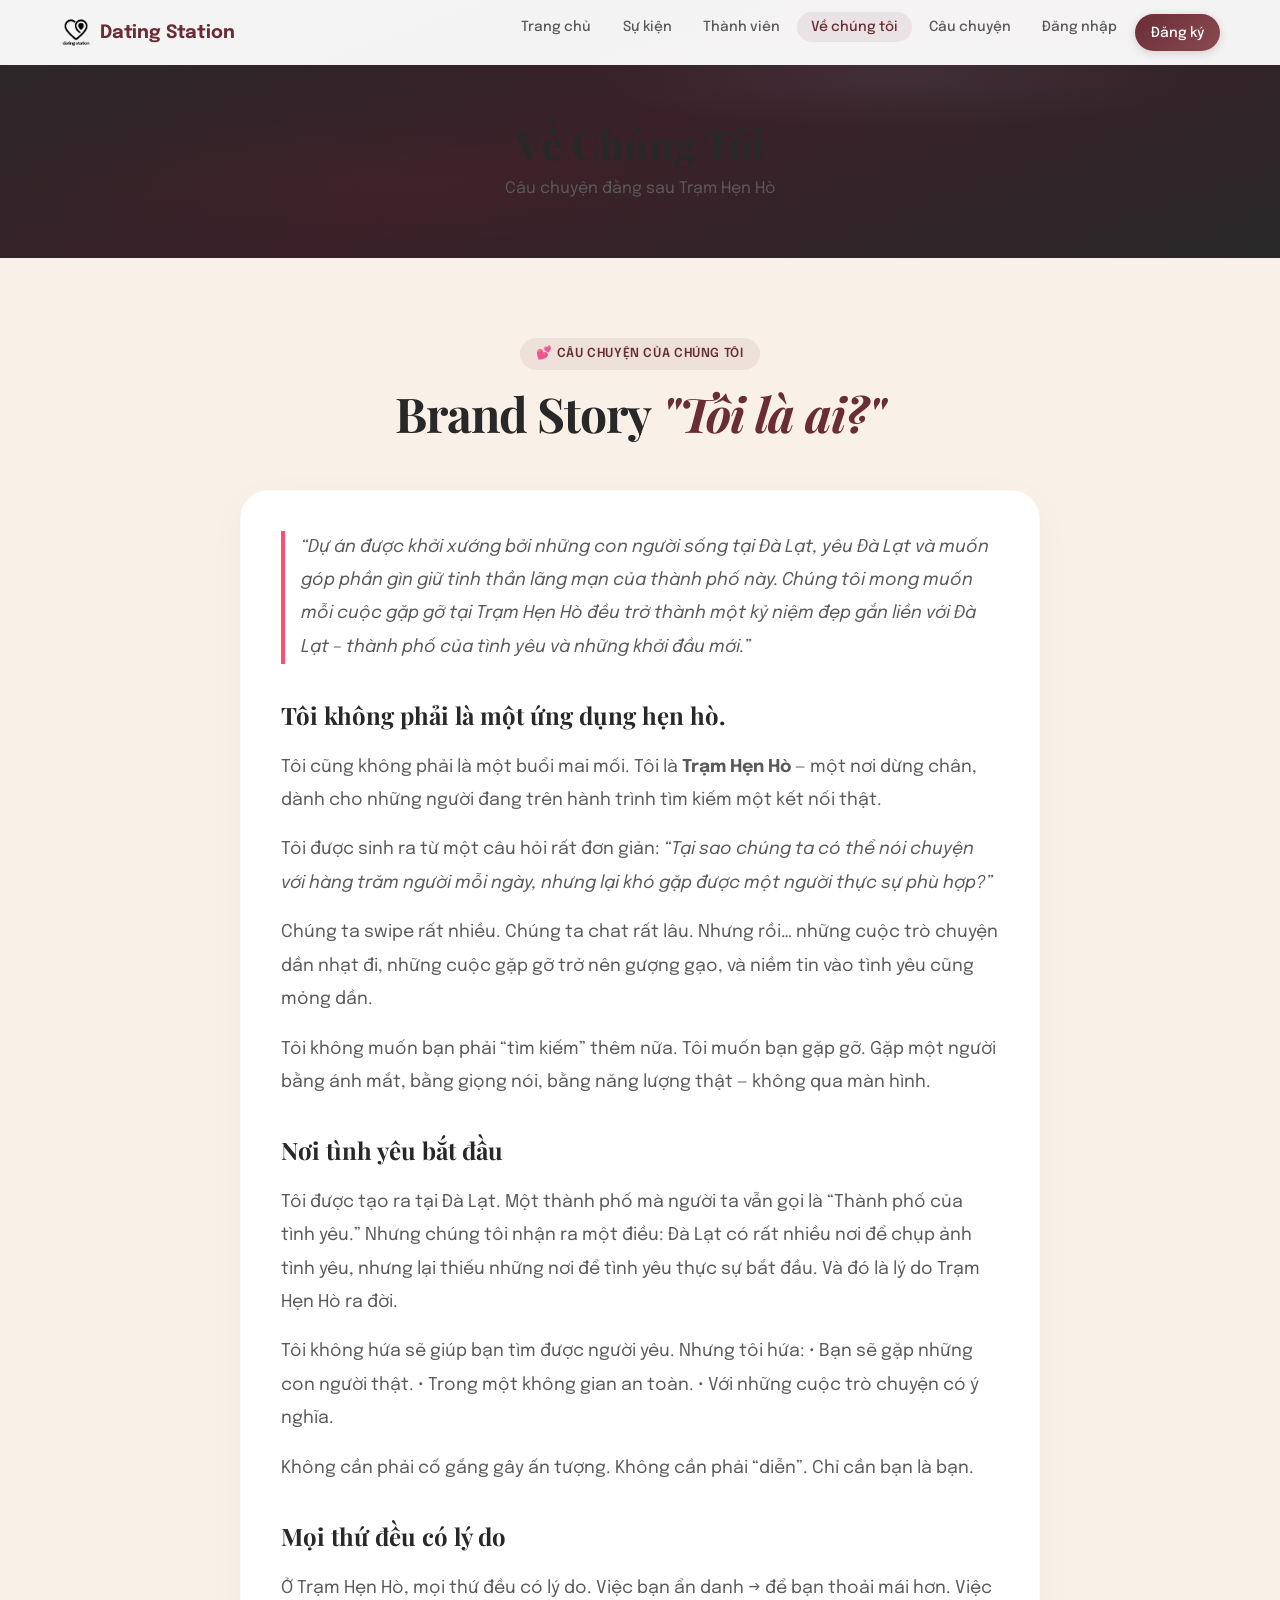
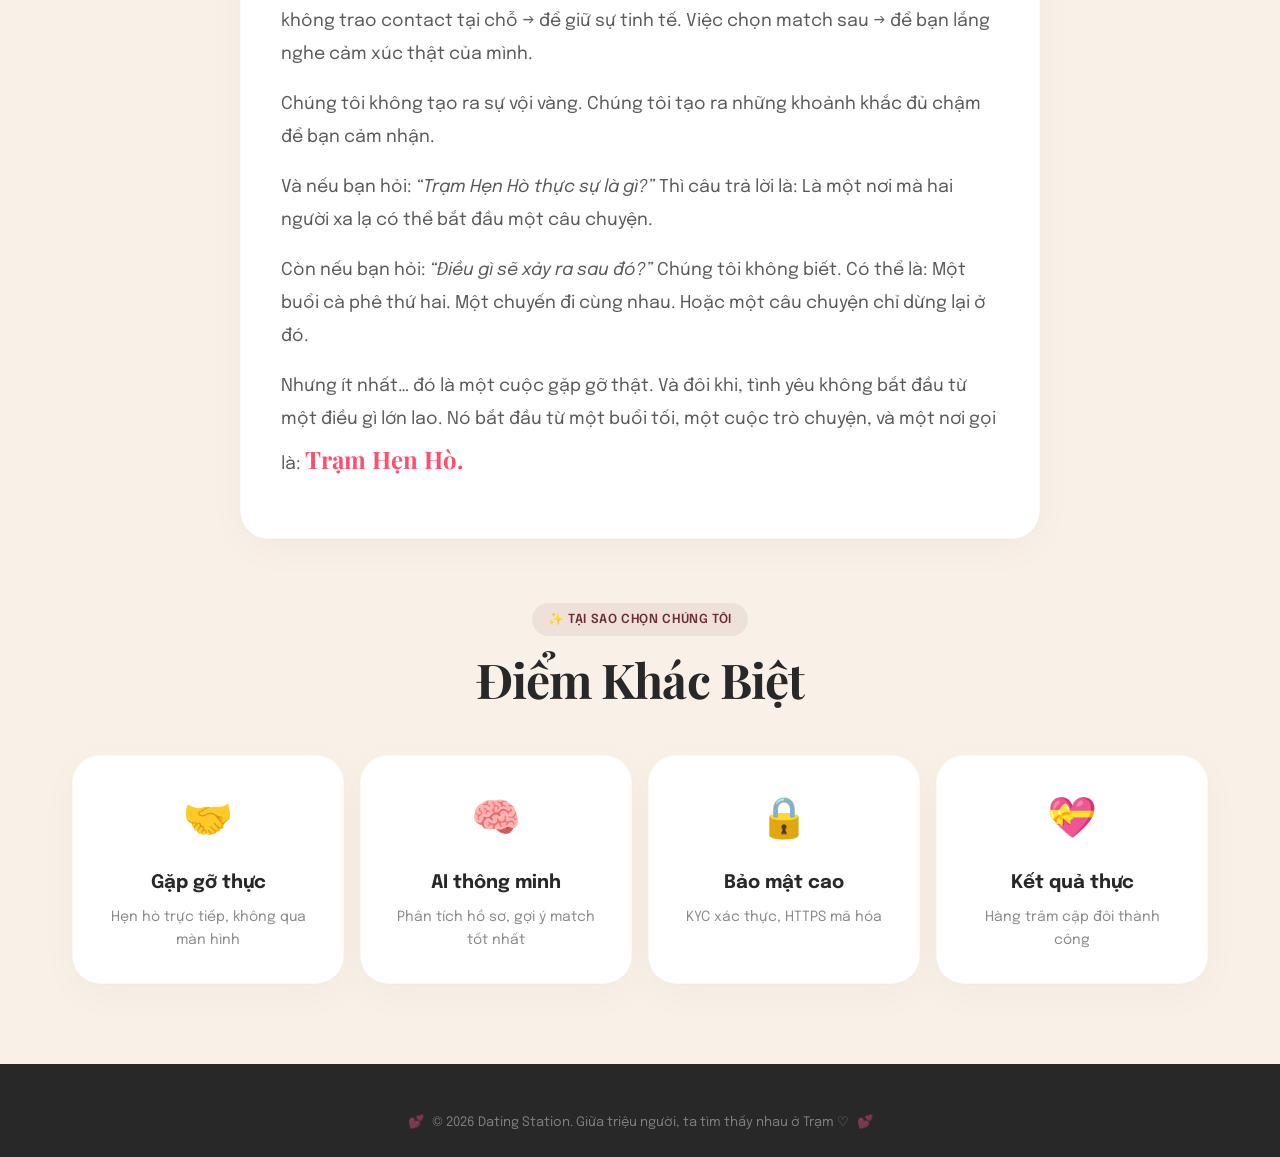
==== about.html @ 12031e40 "Initial commit of Dating Station Events clone" ====
<!DOCTYPE html>
<html lang="vi">
<head>
    <meta charset="UTF-8">
    <meta name="viewport" content="width=device-width, initial-scale=1.0">
    <title>Về Chúng Tôi — Trạm Hẹn Hò</title>
    <link rel="stylesheet" href="/static/css/style.css">
    <link rel="icon" href="/static/images/logo.svg" type="image/svg+xml">
</head>
<body>

<nav class="navbar" id="navbar">
    <div class="navbar-inner">
        <a href="/" class="logo">
            <img src="/static/uploads/primary_logo.png" alt="Dating Station" class="logo-icon-img">
            <span class="logo-text">Dating Station</span>
        </a>
        <button class="hamburger" id="hamburger" aria-label="Menu" onclick="document.getElementById('navLinks').classList.toggle('active')">
            <span></span><span></span><span></span>
        </button>
        <ul class="nav-links" id="navLinks">
            <li><a href="/">Trang chủ</a></li>
            <li><a href="/events">Sự kiện</a></li>
            <li><a href="/members">Thành viên</a></li>
            <li><a href="/about">Về chúng tôi</a></li>
            <li><a href="/blog">Câu chuyện</a></li>
            <li><a href="https://forms.gle/fLyC9BnLCd5HSvvK7" target="_blank">Đăng nhập</a></li>
            <li><a href="https://forms.gle/fLyC9BnLCd5HSvvK7" target="_blank" class="btn btn-primary btn-sm">Đăng ký</a></li>
        </ul>
    </div>
</nav>
<div class="mobile-overlay" id="mobileOverlay"></div>
<script>
    document.addEventListener("DOMContentLoaded", function() {
        var path = window.location.pathname;
        var links = document.querySelectorAll('.nav-links a');
        links.forEach(function(link) {
            if (path === '/' && link.getAttribute('href') === '/') {
                link.classList.add('active');
            } else if (link.getAttribute('href') !== '/' && path.startsWith(link.getAttribute('href'))) {
                link.classList.add('active');
            }
        });
    });
</script>

    <div class="page-content">
        <section class="cta-section" style="padding:7rem 0 3.5rem;">
            <div class="container" style="text-align:center;">
                <h1 style="font-family:var(--font-display); font-size:2.5rem; font-weight:800; color:var(--text-primary);">Về Chúng Tôi</h1>
                <p style="color:var(--text-secondary);">Câu chuyện đằng sau Trạm Hẹn Hò</p>
            </div>
        </section>

        <section class="section">
            <div class="container">
                <div style="max-width:800px; margin:0 auto;">
                    <div class="section-header">
                        <span class="section-badge">💕 Câu chuyện của chúng tôi</span>
                        <h2 class="section-title">Brand Story <span class="highlight">"Tôi là ai?"</span></h2>
                    </div>
                    <div class="card" style="padding:2.5rem; margin-bottom:2rem;">
                        <p style="font-size:1.1rem; line-height:1.9; color:var(--text-secondary); font-style: italic; border-left: 4px solid #ff4d6d; padding-left: 1rem; margin-bottom: 2rem;">
                            “Dự án được khởi xướng bởi những con người sống tại Đà Lạt, yêu Đà Lạt và muốn góp phần gìn giữ tinh thần lãng mạn của thành phố này. Chúng tôi mong muốn mỗi cuộc gặp gỡ tại Trạm Hẹn Hò đều trở thành một kỷ niệm đẹp gắn liền với Đà Lạt – thành phố của tình yêu và những khởi đầu mới.”
                        </p>
                        <h3 style="font-family:var(--font-display); font-size:1.5rem; font-weight:700; color:var(--text-primary); margin-bottom: 1rem; margin-top: 2rem;">Tôi không phải là một ứng dụng hẹn hò.</h3>
                        <p style="font-size:1.1rem; line-height:1.9; color:var(--text-secondary); margin-bottom: 1rem;">
                            Tôi cũng không phải là một buổi mai mối. Tôi là <strong>Trạm Hẹn Hò</strong> — một nơi dừng chân, dành cho những người đang trên hành trình tìm kiếm một kết nối thật.
                        </p>
                        <p style="font-size:1.1rem; line-height:1.9; color:var(--text-secondary); margin-bottom: 1rem;">
                            Tôi được sinh ra từ một câu hỏi rất đơn giản:
                            <em>“Tại sao chúng ta có thể nói chuyện với hàng trăm người mỗi ngày, nhưng lại khó gặp được một người thực sự phù hợp?”</em>
                        </p>
                        <p style="font-size:1.1rem; line-height:1.9; color:var(--text-secondary); margin-bottom: 1rem;">
                            Chúng ta swipe rất nhiều.
                            Chúng ta chat rất lâu.
                            Nhưng rồi…
                            những cuộc trò chuyện dần nhạt đi,
                            những cuộc gặp gỡ trở nên gượng gạo,
                            và niềm tin vào tình yêu cũng mỏng dần.
                        </p>
                        <p style="font-size:1.1rem; line-height:1.9; color:var(--text-secondary); margin-bottom: 1rem;">
                            Tôi không muốn bạn phải “tìm kiếm” thêm nữa.
                            Tôi muốn bạn gặp gỡ.
                            Gặp một người bằng ánh mắt, bằng giọng nói, bằng năng lượng thật — không qua màn hình.
                        </p>
                        <h3 style="font-family:var(--font-display); font-size:1.5rem; font-weight:700; color:var(--text-primary); margin-bottom: 1rem; margin-top: 2rem;">Nơi tình yêu bắt đầu</h3>
                        <p style="font-size:1.1rem; line-height:1.9; color:var(--text-secondary); margin-bottom: 1rem;">
                            Tôi được tạo ra tại Đà Lạt. Một thành phố mà người ta vẫn gọi là “Thành phố của tình yêu.” Nhưng chúng tôi nhận ra một điều: Đà Lạt có rất nhiều nơi để chụp ảnh tình yêu, nhưng lại thiếu những nơi để tình yêu thực sự bắt đầu. Và đó là lý do Trạm Hẹn Hò ra đời.
                        </p>
                        <p style="font-size:1.1rem; line-height:1.9; color:var(--text-secondary); margin-bottom: 1rem;">
                            Tôi không hứa sẽ giúp bạn tìm được người yêu. Nhưng tôi hứa:
                            • Bạn sẽ gặp những con người thật.
                            • Trong một không gian an toàn.
                            • Với những cuộc trò chuyện có ý nghĩa.
                        </p>
                        <p style="font-size:1.1rem; line-height:1.9; color:var(--text-secondary); margin-bottom: 1rem;">
                            Không cần phải cố gắng gây ấn tượng.
                            Không cần phải “diễn”.
                            Chỉ cần bạn là bạn.
                        </p>
                        <h3 style="font-family:var(--font-display); font-size:1.5rem; font-weight:700; color:var(--text-primary); margin-bottom: 1rem; margin-top: 2rem;">Mọi thứ đều có lý do</h3>
                        <p style="font-size:1.1rem; line-height:1.9; color:var(--text-secondary); margin-bottom: 1rem;">
                            Ở Trạm Hẹn Hò, mọi thứ đều có lý do.
                            Việc bạn ẩn danh → để bạn thoải mái hơn.
                            Việc không trao contact tại chỗ → để giữ sự tinh tế.
                            Việc chọn match sau → để bạn lắng nghe cảm xúc thật của mình.
                        </p>
                        <p style="font-size:1.1rem; line-height:1.9; color:var(--text-secondary); margin-bottom: 1rem;">
                            Chúng tôi không tạo ra sự vội vàng. Chúng tôi tạo ra những khoảnh khắc đủ chậm để bạn cảm nhận.
                        </p>
                        <p style="font-size:1.1rem; line-height:1.9; color:var(--text-secondary); margin-bottom: 1rem;">
                            Và nếu bạn hỏi: <em>“Trạm Hẹn Hò thực sự là gì?”</em>
                            Thì câu trả lời là: Là một nơi mà hai người xa lạ có thể bắt đầu một câu chuyện.
                        </p>
                        <p style="font-size:1.1rem; line-height:1.9; color:var(--text-secondary); margin-bottom: 1rem;">
                            Còn nếu bạn hỏi: <em>“Điều gì sẽ xảy ra sau đó?”</em>
                            Chúng tôi không biết. Có thể là:
                            Một buổi cà phê thứ hai.
                            Một chuyến đi cùng nhau.
                            Hoặc một câu chuyện chỉ dừng lại ở đó.
                        </p>
                        <p style="font-size:1.1rem; line-height:1.9; color:var(--text-secondary); margin-bottom: 1rem;">
                            Nhưng ít nhất… đó là một cuộc gặp gỡ thật.
                            Và đôi khi, tình yêu không bắt đầu từ một điều gì lớn lao. Nó bắt đầu từ một buổi tối, một cuộc trò chuyện, và một nơi gọi là:
                            <strong style="font-family:var(--font-display); font-size:1.5rem; color:#ff4d6d;">Trạm Hẹn Hò.</strong>
                        </p>
                    </div>
                </div>

                <div class="section-header" style="margin-top:4rem;">
                    <span class="section-badge">✨ Tại sao chọn chúng tôi</span>
                    <h2 class="section-title">Điểm Khác Biệt</h2>
                </div>

                <div class="grid-4">
                    <div class="card" style="text-align:center; padding:2rem;">
                        <div style="font-size:2.5rem; margin-bottom:1rem;">🤝</div>
                        <h3 style="margin-bottom:0.5rem;">Gặp gỡ thực</h3>
                        <p style="color:var(--text-muted); font-size:0.88rem;">Hẹn hò trực tiếp, không qua màn hình</p>
                    </div>
                    <div class="card" style="text-align:center; padding:2rem;">
                        <div style="font-size:2.5rem; margin-bottom:1rem;">🧠</div>
                        <h3 style="margin-bottom:0.5rem;">AI thông minh</h3>
                        <p style="color:var(--text-muted); font-size:0.88rem;">Phân tích hồ sơ, gợi ý match tốt nhất</p>
                    </div>
                    <div class="card" style="text-align:center; padding:2rem;">
                        <div style="font-size:2.5rem; margin-bottom:1rem;">🔒</div>
                        <h3 style="margin-bottom:0.5rem;">Bảo mật cao</h3>
                        <p style="color:var(--text-muted); font-size:0.88rem;">KYC xác thực, HTTPS mã hóa</p>
                    </div>
                    <div class="card" style="text-align:center; padding:2rem;">
                        <div style="font-size:2.5rem; margin-bottom:1rem;">💝</div>
                        <h3 style="margin-bottom:0.5rem;">Kết quả thực</h3>
                        <p style="color:var(--text-muted); font-size:0.88rem;">Hàng trăm cặp đôi thành công</p>
                    </div>
                </div>
            </div>
        </section>
    </div>

<footer class="footer">
    <div class="container">
        <div class="footer-content" style="text-align:center;">
            <span>💕</span>
            <span>© 2026 Dating Station. Giữa triệu người, ta tìm thấy nhau ở Trạm ♡</span>
            <span>💕</span>
        </div>
    </div>
</footer>
<div class="toast-container" id="toast-container"></div>
<script src="/static/js/app.js"></script>

</body>
</html>
---- static/css/style.css ----
/* ==================== DATING STATION — Brand Identity ====================
   Style: Elegant + Warm + Sophisticated
   Palette: Burgundy #6a2d35 · Cream #f9f1e8 · Blue-gray #8ca3b8 · Charcoal #282828
   Typography: Epilogue (primary) + Playfair Display (accent)
   ==================== */

@import url('https://fonts.googleapis.com/css2?family=Epilogue:ital,wght@0,300;0,400;0,500;0,600;0,700;0,800;0,900;1,400;1,500;1,600&family=Playfair+Display:ital,wght@0,500;0,600;0,700;0,800;1,500;1,600;1,700&display=swap');

:root {
    /* Brand palette — Dating Station */
    --burgundy: #6a2d35;
    --burgundy-light: #8a4a52;
    --burgundy-dark: #4e1f25;
    --cream: #f9f1e8;
    --cream-dark: #f0e4d7;
    --blue-gray: #8ca3b8;
    --blue-gray-light: #a8bbc9;
    --charcoal: #282828;

    /* Core colors — mapped to brand */
    --bg-primary: #f9f1e8;
    --bg-secondary: #f0e4d7;
    --bg-surface: rgba(249, 241, 232, 0.72);
    --bg-surface-strong: rgba(255, 255, 255, 0.92);
    --bg-hero: linear-gradient(160deg, #282828 0%, #3a2028 50%, #282828 100%);
    --bg-dark: #282828;

    --text-primary: #282828;
    --text-secondary: #5a5a5a;
    --text-muted: #8a8a8a;
    --text-white: #f9f1e8;

    /* Brand primary — Burgundy shade palette */
    --pink: #6a2d35;
    --pink-100: #f3e0e3;
    --pink-200: #d4a0a8;
    --pink-300: #b06e78;
    --pink-400: #8a4a52;
    --pink-500: #6a2d35;
    --pink-600: #4e1f25;
    --pink-soft: rgba(106, 45, 53, 0.08);
    --pink-glow: rgba(106, 45, 53, 0.25);
    --gradient-primary: linear-gradient(135deg, #6a2d35 0%, #8a4a52 50%, #6a2d35 100%);
    --gradient-warm: linear-gradient(135deg, #6a2d35 0%, #8ca3b8 100%);
    --gradient-cool: linear-gradient(135deg, #8ca3b8 0%, #6a7f94 100%);
    --gradient-dark: linear-gradient(160deg, #282828 0%, #3a2028 50%, #282828 100%);

    /* Accent */
    --gold: #c9a96e;
    --green: #4a8c5c;
    --blue: #8ca3b8;
    --orange: #c9956a;

    /* Glass */
    --glass-bg: rgba(249, 241, 232, 0.75);
    --glass-border: rgba(255, 255, 255, 0.25);
    --glass-blur: blur(24px);
    --glass-dark: rgba(40, 40, 40, 0.2);
    --glass-dark-border: rgba(255, 255, 255, 0.08);

    /* Shadows — warm, subtle */
    --shadow-xs: 0 1px 2px rgba(40,40,40,0.04);
    --shadow-sm: 0 2px 8px rgba(40,40,40,0.05), 0 0 0 1px rgba(40,40,40,0.02);
    --shadow-md: 0 4px 16px rgba(40,40,40,0.07), 0 0 0 1px rgba(40,40,40,0.02);
    --shadow-lg: 0 12px 40px rgba(40,40,40,0.09);
    --shadow-xl: 0 24px 60px rgba(40,40,40,0.12);
    --shadow-glow: 0 8px 32px rgba(106, 45, 53, 0.18);
    --shadow-card: 0 2px 12px rgba(40,40,40,0.04), 0 0 0 1px rgba(40,40,40,0.02);
    --shadow-card-hover: 0 20px 40px rgba(40,40,40,0.08), 0 0 0 1px rgba(106,45,53,0.06);

    /* Radius — refined, elegant */
    --r-sm: 10px;
    --r-md: 14px;
    --r-lg: 18px;
    --r-xl: 22px;
    --r-2xl: 28px;
    --r-pill: 100px;

    /* Transitions — smooth, refined */
    --ease-spring: cubic-bezier(0.34, 1.56, 0.64, 1);
    --ease-smooth: cubic-bezier(0.25, 0.1, 0.25, 1);
    --t-fast: 0.2s var(--ease-smooth);
    --t-base: 0.35s var(--ease-smooth);
    --t-slow: 0.5s var(--ease-smooth);
    --t-spring: 0.6s var(--ease-spring);

    --font: 'Epilogue', -apple-system, BlinkMacSystemFont, sans-serif;
    --font-display: 'Playfair Display', Georgia, serif;
}

/* ==================== RESET & BASE ==================== */
*, *::before, *::after { box-sizing: border-box; margin: 0; padding: 0; }
html { scroll-behavior: smooth; -webkit-font-smoothing: antialiased; -moz-osx-font-smoothing: grayscale; }
body { font-family: var(--font); color: var(--text-primary); background: var(--bg-primary); line-height: 1.6; font-size: 15px; overflow-x: hidden; }
a { text-decoration: none; color: inherit; transition: var(--t-fast); }
img { max-width: 100%; height: auto; display: block; }
::selection { background: rgba(106,45,53,0.15); color: var(--text-primary); }
:focus-visible { outline: 2px solid var(--pink); outline-offset: 3px; border-radius: 4px; }
@media (prefers-reduced-motion: reduce) { *, *::before, *::after { animation-duration: 0.01ms !important; transition-duration: 0.01ms !important; } }

.container { max-width: 1200px; margin: 0 auto; padding: 0 1.25rem; }
.page-content { min-height: 100vh; }

/* ==================== ANIMATIONS ==================== */
@keyframes fadeUp { from { opacity: 0; transform: translateY(24px); } to { opacity: 1; transform: translateY(0); } }
@keyframes fadeIn { from { opacity: 0; } to { opacity: 1; } }
@keyframes scaleUp { from { opacity: 0; transform: scale(0.92); } to { opacity: 1; transform: scale(1); } }
@keyframes slideRight { from { opacity: 0; transform: translateX(-20px); } to { opacity: 1; transform: translateX(0); } }
@keyframes float { 0%, 100% { transform: translateY(0); } 50% { transform: translateY(-8px); } }
@keyframes pulse { 0%, 100% { opacity: 1; } 50% { opacity: 0.6; } }
@keyframes shimmer {
    0% { background-position: -200% 0; }
    100% { background-position: 200% 0; }
}
@keyframes aurora {
    0%, 100% { background-position: 0% 50%; }
    50% { background-position: 100% 50%; }
}
@keyframes breathe { 0%, 100% { transform: scale(1); } 50% { transform: scale(1.02); } }
@keyframes gradientMove {
    0% { background-position: 0% 50%; }
    50% { background-position: 100% 50%; }
    100% { background-position: 0% 50%; }
}

/* Scroll animation */
.animate-on-scroll { opacity: 0; transform: translateY(20px); transition: opacity 0.6s var(--ease-smooth), transform 0.6s var(--ease-smooth); }
.animate-on-scroll.visible { opacity: 1; transform: translateY(0); }

/* ==================== NAVBAR — iOS Frosted Glass ==================== */
.navbar {
    position: fixed; top: 0; left: 0; right: 0; z-index: 100;
    background: transparent;
    transition: background 0.4s, backdrop-filter 0.4s, box-shadow 0.4s;
    padding: 0;
}
.navbar.scrolled {
    background: var(--glass-bg);
    backdrop-filter: var(--glass-blur);
    -webkit-backdrop-filter: var(--glass-blur);
    box-shadow: 0 1px 0 rgba(0,0,0,0.04);
}
.navbar-inner {
    display: flex; align-items: center; justify-content: space-between;
    max-width: 1200px; margin: 0 auto; padding: 0.9rem 1.25rem;
}
.logo { display: flex; align-items: center; gap: 0.5rem; font-weight: 700; font-size: 1.15rem; z-index: 10; }
.logo-icon { font-size: 1.3rem; }
.logo-icon-img { width: 32px; height: 32px; object-fit: contain; }
.logo-text { color: var(--burgundy); font-weight: 700; letter-spacing: -0.01em; }
.nav-links { display: none; list-style: none; gap: 0.25rem; }
.nav-links a {
    padding: 0.5rem 0.85rem; border-radius: var(--r-pill);
    font-size: 0.87rem; font-weight: 500; color: var(--text-secondary);
    transition: var(--t-fast);
}
.nav-links a:hover, .nav-links a.active {
    color: var(--pink); background: var(--pink-soft);
}
.nav-links a.btn-primary {
    color: white; 
    padding: 0.45rem 1rem;
}
.nav-links a.btn-primary:hover {
    color: white;
    background: var(--gradient-primary);
}
.hamburger {
    width: 28px; height: 22px; display: flex; flex-direction: column;
    justify-content: space-between; background: none; border: none; cursor: pointer; z-index: 10;
}
.hamburger span { display: block; width: 100%; height: 2px; background: var(--text-primary); border-radius: 2px; transition: var(--t-base); }
.hamburger.active span:nth-child(1) { transform: rotate(45deg) translate(5px, 7px); }
.hamburger.active span:nth-child(2) { opacity: 0; }
.hamburger.active span:nth-child(3) { transform: rotate(-45deg) translate(5px, -7px); }

/* Mobile menu */
.nav-links.open {
    display: flex; flex-direction: column;
    position: fixed; top: 0; right: 0; width: 280px; height: 100vh;
    background: var(--bg-surface-strong); backdrop-filter: var(--glass-blur);
    padding: 5rem 1.5rem 2rem; gap: 0.25rem; z-index: 5;
    box-shadow: -8px 0 32px rgba(0,0,0,0.08);
    animation: slideRight 0.3s var(--ease-smooth);
}
.nav-links.open a { font-size: 1rem; padding: 0.75rem 1rem; }
.mobile-overlay { display: none; position: fixed; inset: 0; background: rgba(0,0,0,0.3); z-index: 4; backdrop-filter: blur(4px); }
.mobile-overlay.active { display: block; }

/* ==================== HERO — Dark Aurora with Glass Cards ==================== */
.hero {
    position: relative; overflow: hidden;
    background: var(--gradient-dark);
    padding: 7rem 0 3rem;
    min-height: 100svh;
    display: flex; align-items: center;
}
/* Animated aurora background */
.hero::before {
    content: ''; position: absolute; inset: 0;
    background:
        radial-gradient(ellipse 80% 60% at 20% 80%, rgba(106,45,53,0.2) 0%, transparent 50%),
        radial-gradient(ellipse 60% 50% at 80% 30%, rgba(140,163,184,0.15) 0%, transparent 50%),
        radial-gradient(ellipse 50% 40% at 50% 50%, rgba(140,163,184,0.1) 0%, transparent 50%);
    animation: breathe 8s ease-in-out infinite;
    pointer-events: none;
}
/* Floating orb decorations */
.hero::after {
    content: ''; position: absolute;
    width: 300px; height: 300px; border-radius: 50%;
    top: 10%; right: -5%;
    background: radial-gradient(circle, rgba(106,45,53,0.12) 0%, transparent 70%);
    filter: blur(60px);
    animation: float 6s ease-in-out infinite;
    pointer-events: none;
}

.hero .container { position: relative; z-index: 2; }

.hero-layout {
    display: flex; flex-direction: column; gap: 2rem;
    align-items: center; text-align: center;
}
.hero-text { max-width: 560px; animation: fadeUp 0.8s var(--ease-smooth); }

.hero-text h1 {
    font-family: var(--font-display); font-size: 2.5rem; font-weight: 800;
    line-height: 1.1; margin-bottom: 1rem; letter-spacing: -0.03em;
    color: white;
}
.hero-text h1 span {
    background: var(--gradient-primary);
    -webkit-background-clip: text; -webkit-text-fill-color: transparent; background-clip: text;
    font-style: italic;
}
.hero-text p {
    font-size: 1rem; color: rgba(255,255,255,0.7);
    margin-bottom: 1.5rem; line-height: 1.7;
}

/* Hero buttons */
.hero-actions { display: flex; gap: 0.75rem; flex-wrap: wrap; justify-content: center; }

/* Hero feature pills */
.hero-features { display: flex; gap: 0.5rem; margin-top: 1.25rem; flex-wrap: wrap; justify-content: center; }
.hero-feature {
    display: flex; align-items: center; gap: 0.3rem;
    background: rgba(255,255,255,0.08); border: 1px solid rgba(255,255,255,0.1);
    backdrop-filter: blur(12px);
    padding: 0.35rem 0.75rem; border-radius: var(--r-pill);
    font-size: 0.78rem; font-weight: 500; color: rgba(255,255,255,0.8);
    transition: var(--t-fast);
}
.hero-feature:hover { background: rgba(255,255,255,0.15); }

/* Hero image */
.hero-image-container {
    width: 100%; max-width: 380px;
    animation: scaleUp 0.8s var(--ease-smooth) 0.2s both;
    position: relative;
}
.hero-image-container img {
    border-radius: var(--r-2xl);
    box-shadow: 0 24px 48px rgba(0,0,0,0.3);
    width: 100%; aspect-ratio: 4/3; object-fit: cover;
    border: 1px solid rgba(255,255,255,0.1);
}
.hero-image-badge {
    position: absolute; bottom: -12px; left: 50%; transform: translateX(-50%);
    padding: 0.5rem 1rem;
    background: var(--glass-bg); backdrop-filter: var(--glass-blur);
    border: 1px solid var(--glass-border);
    border-radius: var(--r-pill);
    color: var(--text-primary); font-weight: 600; font-size: 0.8rem;
    white-space: nowrap; box-shadow: var(--shadow-lg);
    animation: float 3s ease-in-out infinite;
}

/* ==================== BUTTONS — iOS Pill Style ==================== */
.btn {
    display: inline-flex; align-items: center; justify-content: center; gap: 0.5rem;
    padding: 0.7rem 1.5rem; border-radius: var(--r-pill);
    font-family: var(--font); font-size: 0.9rem; font-weight: 600;
    border: none; cursor: pointer; text-decoration: none;
    transition: all 0.35s var(--ease-spring);
    position: relative; overflow: hidden;
}
.btn-primary {
    background: var(--gradient-primary); color: white;
    box-shadow: 0 4px 16px rgba(106,45,53,0.3);
}
.btn-primary:hover {
    transform: translateY(-2px) scale(1.02);
    box-shadow: 0 8px 24px rgba(106,45,53,0.4);
}
.btn-primary:active { transform: translateY(0) scale(0.98); }

.btn-outline {
    background: transparent; color: var(--pink);
    border: 1.5px solid var(--pink);
}
.btn-outline:hover {
    background: var(--pink-soft); transform: translateY(-1px);
}
/* On dark bg */
.hero .btn-outline { color: white; border-color: rgba(255,255,255,0.3); }
.hero .btn-outline:hover { background: rgba(255,255,255,0.1); border-color: rgba(255,255,255,0.5); }

.btn-sm { padding: 0.45rem 1rem; font-size: 0.82rem; }
.btn-lg { padding: 0.85rem 2rem; font-size: 0.95rem; }
.btn-icon { width: 40px; height: 40px; padding: 0; border-radius: 50%; }

/* ==================== SECTION LAYOUT ==================== */
.section { padding: 4rem 0; position: relative; }
.section-alt { background: var(--bg-secondary); }
.section-dark { background: var(--gradient-dark); color: white; }

.section-header { text-align: center; margin-bottom: 2.5rem; }
.section-badge {
    display: inline-flex; align-items: center; gap: 0.35rem;
    background: var(--pink-soft); color: var(--pink);
    padding: 0.4rem 1rem; border-radius: var(--r-pill);
    font-size: 0.78rem; font-weight: 600; letter-spacing: 0.05em;
    text-transform: uppercase; margin-bottom: 1rem;
}
.section-title {
    font-family: var(--font-display); font-size: 2rem; font-weight: 700;
    line-height: 1.15; letter-spacing: -0.02em;
    color: var(--text-primary); margin-bottom: 0.75rem;
}
.section-title .highlight {
    color: var(--pink); font-style: italic;
}
.section-dark .section-title { color: white; }
.section-dark .section-badge { background: rgba(106,45,53,0.15); }
.section-subtitle { font-size: 0.95rem; color: var(--text-secondary); max-width: 560px; margin: 0 auto; }
.section-dark .section-subtitle { color: rgba(255,255,255,0.6); }

/* ==================== GRID SYSTEM ==================== */
.grid-2 { display: grid; grid-template-columns: repeat(2, 1fr); gap: 1.25rem; }
.grid-3 { display: grid; grid-template-columns: 1fr; gap: 1.25rem; }
.grid-4 { display: grid; grid-template-columns: repeat(2, 1fr); gap: 1rem; }

/* Mobile small screens */
@media (max-width: 479px) {
    .grid-2, .grid-3, .grid-4, .steps-grid { grid-template-columns: 1fr; }
    .hero-text h1 { font-size: 2rem; }
    .section-title { font-size: 1.5rem; }
    .chat-widget { bottom: 1rem; right: 1rem; }
    .chat-toggle { width: 48px; height: 48px; font-size: 1.3rem; }
    .chat-box { width: calc(100vw - 2rem); right: -0.5rem; }
}
/* Tablet: grid-3 becomes 2 columns */
@media (min-width: 480px) and (max-width: 767px) {
    .grid-3 { grid-template-columns: repeat(2, 1fr); }
}

/* ==================== CARDS — Elegant Glass & Soft Shadows ==================== */
.card {
    background: #ffffff;
    border-radius: var(--r-2xl);
    padding: 2rem;
    border: 1px solid rgba(0,0,0,0.02);
    box-shadow: 0 10px 40px rgba(0,0,0,0.03), 0 1px 3px rgba(0,0,0,0.02);
    transition: all 0.4s var(--ease-spring);
    position: relative;
    overflow: hidden;
}
.card:hover {
    box-shadow: 0 20px 60px rgba(106,45,53,0.06), 0 2px 6px rgba(0,0,0,0.03);
    transform: translateY(-4px) scale(1.01);
}
/* Shimmer effect on hover */
.card::after {
    content: ''; position: absolute; inset: 0;
    background: linear-gradient(120deg, transparent 30%, rgba(106,45,53,0.03) 50%, transparent 70%);
    background-size: 200% 100%;
    opacity: 0; transition: opacity 0.3s;
    pointer-events: none;
}
.card:hover::after { opacity: 1; animation: shimmer 1.5s ease-in-out infinite; }

/* Glass card variant */
.glass-card {
    background: var(--glass-bg);
    backdrop-filter: var(--glass-blur);
    -webkit-backdrop-filter: var(--glass-blur);
    border: 1px solid var(--glass-border);
}
/* Dark glass */
.glass-card-dark {
    background: var(--glass-dark);
    backdrop-filter: var(--glass-blur);
    border: 1px solid var(--glass-dark-border);
    color: white;
}

/* ==================== STATS — Animated Number Cards ==================== */
.glass-stat {
    background: var(--bg-surface-strong);
    border-radius: var(--r-lg);
    padding: 1.25rem 1rem;
    text-align: center;
    border: 1px solid rgba(0,0,0,0.03);
    box-shadow: var(--shadow-sm);
    transition: all 0.4s var(--ease-spring);
}
.glass-stat:hover {
    transform: translateY(-4px) scale(1.02);
    box-shadow: var(--shadow-md);
}
.stat-number {
    font-family: var(--font-display); font-size: 1.75rem; font-weight: 800;
    background: var(--gradient-primary); -webkit-background-clip: text; -webkit-text-fill-color: transparent; background-clip: text;
    line-height: 1.2;
}
.stat-label {
    font-size: 0.72rem; color: var(--text-secondary); font-weight: 500;
    text-transform: uppercase; letter-spacing: 0.04em; margin-top: 0.35rem;
}

/* ==================== STEPS — Timeline Cards ==================== */
.steps-grid { display: grid; grid-template-columns: repeat(2, 1fr); gap: 1rem; }
.step-card {
    background: var(--bg-surface-strong); border-radius: var(--r-lg);
    padding: 1.5rem 1.25rem; text-align: center;
    position: relative; border: 1px solid rgba(0,0,0,0.03);
    box-shadow: var(--shadow-sm);
    transition: all 0.4s var(--ease-spring);
}
.step-card:hover { transform: translateY(-4px); box-shadow: var(--shadow-md); }
.step-number {
    position: absolute; top: 0.75rem; right: 0.75rem;
    width: 28px; height: 28px; border-radius: 50%;
    background: var(--gradient-primary); color: white;
    font-size: 0.75rem; font-weight: 700;
    display: flex; align-items: center; justify-content: center;
}
.step-icon {
    width: 56px; height: 56px; border-radius: 50%;
    background: var(--pink-soft);
    display: flex; align-items: center; justify-content: center;
    margin: 0 auto 0.75rem; font-size: 1.5rem;
    transition: all 0.35s var(--ease-spring);
}
.step-icon-inner { font-size: 1.4rem; }
.step-card:hover .step-icon { transform: scale(1.1); background: rgba(106,45,53,0.12); }
.step-card h3 { font-size: 0.9rem; font-weight: 700; margin-bottom: 0.4rem; }
.step-card p { font-size: 0.8rem; color: var(--text-secondary); line-height: 1.5; }

/* ==================== AI SHOWCASE ==================== */
.ai-showcase-grid {
    display: grid;
    grid-template-columns: 1fr;
    gap: 1.5rem;
    align-items: center;
}
.feature-image-wrapper {
    border-radius: var(--r-xl);
    overflow: hidden;
    box-shadow: var(--shadow-lg);
}
.feature-image-wrapper img { width: 100%; height: auto; display: block; }

/* AI feature cards */
.ai-feature-card {
    padding: 1.25rem 1.5rem;
    background: var(--bg-surface-strong);
    border-radius: var(--r-lg);
    border-left: 3px solid var(--pink);
    margin-bottom: 1rem;
    transition: all 0.35s var(--ease-smooth);
}
.ai-feature-card:hover { transform: translateX(4px); box-shadow: var(--shadow-md); }
.ai-feature-card:last-child { border-left-color: var(--green); margin-bottom: 0; }
.ai-feature-card h3 {
    font-size: 0.95rem; font-weight: 700; margin-bottom: 0.35rem;
    color: var(--pink);
}
.ai-feature-card:last-child h3 { color: var(--green); }
.ai-feature-card p { font-size: 0.87rem; color: var(--text-secondary); line-height: 1.6; }

/* ==================== EVENT CARDS ==================== */
.event-card {
    cursor: pointer;
    padding: 1.25rem;
}
.event-cover {
    display: block;
    margin: -1.25rem -1.25rem 1.25rem -1.25rem;
    height: 180px;
    background: var(--bg-secondary);
}
.event-cover img {
    width: 100%;
    height: 100%;
    object-fit: cover;
    display: block;
}
.event-date {
    display: flex; align-items: center; gap: 0.5rem;
    font-size: 0.82rem; color: var(--pink); font-weight: 600;
    margin-bottom: 0.6rem;
}
.status-badge {
    font-size: 0.65rem; font-weight: 700; padding: 0.2rem 0.5rem;
    border-radius: var(--r-pill); text-transform: uppercase; letter-spacing: 0.04em;
}
.status-badge.open { background: rgba(48,209,88,0.1); color: var(--green); }
.status-badge.closed { background: rgba(255,59,48,0.1); color: #FF3B30; }
.event-card h3 { font-size: 1rem; font-weight: 700; margin-bottom: 0.35rem; }
.event-location { font-size: 0.82rem; color: var(--text-secondary); margin-bottom: 0.75rem; }
.slot-info { display: flex; gap: 0.5rem; flex-wrap: wrap; margin-bottom: 0.75rem; }
.slot-badge {
    font-size: 0.72rem; padding: 0.25rem 0.6rem;
    border-radius: var(--r-pill); font-weight: 600;
}
.slot-badge.male { background: rgba(0,122,255,0.08); color: var(--blue); }
.slot-badge.female { background: rgba(106,45,53,0.08); color: var(--pink); }
.event-price {
    font-family: var(--font-display); font-size: 1.2rem; font-weight: 700;
    color: var(--pink);
}
.event-price span { font-family: var(--font); font-size: 0.75rem; font-weight: 500; }

/* Empty state */
.empty-state {
    text-align: center; padding: 3rem 1.5rem;
    color: var(--text-secondary);
}
.empty-state .icon { font-size: 2.5rem; margin-bottom: 0.75rem; opacity: 0.5; }
.empty-state h3 { font-size: 1.1rem; margin-bottom: 0.35rem; }

/* ==================== STORIES ==================== */
.stories-grid {
    display: grid; grid-template-columns: 1fr; gap: 1.5rem; align-items: center;
}
.story-card {
    padding: 1.5rem; background: var(--bg-surface-strong);
    border-radius: var(--r-lg); border: 1px solid rgba(0,0,0,0.03);
    box-shadow: var(--shadow-sm);
    margin-bottom: 1rem;
    position: relative;
}
.story-card:last-child { margin-bottom: 0; }
.story-icon { font-size: 1.5rem; margin-bottom: 0.5rem; }
.story-quote { font-style: italic; color: var(--text-secondary); line-height: 1.8; font-size: 0.92rem; }
.story-author { margin-top: 0.75rem; font-weight: 600; color: var(--pink); font-size: 0.87rem; }

/* ==================== FEATURE CARDS ==================== */
.feature-card {
    background: var(--bg-surface-strong);
    border-radius: var(--r-lg); padding: 1.5rem 1.25rem;
    text-align: center;
    border: 1px solid rgba(0,0,0,0.03);
    box-shadow: var(--shadow-sm);
    transition: all 0.4s var(--ease-spring);
}
.feature-card:hover { transform: translateY(-6px); box-shadow: var(--shadow-md); }
.feature-icon {
    width: 48px; height: 48px; border-radius: var(--r-md);
    background: var(--pink-soft);
    display: flex; align-items: center; justify-content: center;
    margin: 0 auto 0.75rem; font-size: 1.3rem;
    transition: all 0.35s var(--ease-spring);
}
.feature-card:hover .feature-icon { transform: scale(1.1) rotate(-3deg); background: rgba(106,45,53,0.12); }
.feature-card h3 { font-size: 0.9rem; font-weight: 700; margin-bottom: 0.35rem; }
.feature-card p { font-size: 0.8rem; color: var(--text-secondary); line-height: 1.5; }

/* ==================== CTA SECTION — Gradient ==================== */
.cta-section {
    background: var(--gradient-dark);
    padding: 4rem 0;
    position: relative; overflow: hidden;
}
.cta-section::before {
    content: ''; position: absolute; inset: 0;
    background:
        radial-gradient(ellipse 60% 50% at 30% 70%, rgba(106,45,53,0.15) 0%, transparent 50%),
        radial-gradient(ellipse 50% 40% at 70% 30%, rgba(140,163,184,0.1) 0%, transparent 50%);
    pointer-events: none;
}
.cta-section .container { position: relative; z-index: 1; }
.cta-title {
    font-family: var(--font-display); font-size: 2rem; font-weight: 700;
    color: white; margin-bottom: 0.75rem;
}
.cta-subtitle { font-size: 0.95rem; color: rgba(255,255,255,0.65); margin-bottom: 2rem; }
.cta-actions { display: flex; gap: 0.75rem; justify-content: center; flex-wrap: wrap; }
.cta-section .btn-outline { color: white; border-color: rgba(255,255,255,0.25); }
.cta-section .btn-outline:hover { background: rgba(255,255,255,0.08); }

/* ==================== FOOTER ==================== */
.footer {
    background: #282828; color: rgba(255,255,255,0.6); padding: 3rem 0 1.5rem;
}
.footer-grid {
    display: grid; grid-template-columns: 1fr; gap: 2rem;
    margin-bottom: 2rem;
}
.footer a { color: rgba(255,255,255,0.6); }
.footer a:hover { color: white; }
.footer-content {
    display: flex; align-items: center; justify-content: center;
    gap: 0.5rem; font-size: 0.82rem; color: rgba(255,255,255,0.4);
}

/* ==================== AI CHAT WIDGET ==================== */
.chat-widget {
    position: fixed; bottom: 1.5rem; right: 1.5rem; z-index: 90;
}
.chat-toggle {
    width: 56px; height: 56px; border-radius: 50%;
    background: var(--gradient-primary); color: white;
    border: none; cursor: pointer;
    display: flex; align-items: center; justify-content: center;
    font-size: 1.5rem;
    box-shadow: var(--shadow-glow);
    transition: all 0.35s var(--ease-spring);
}
.chat-toggle:hover { transform: scale(1.08); box-shadow: 0 12px 40px rgba(106,45,53,0.35); }
.chat-toggle.active { border-radius: var(--r-md); }

.chat-box {
    display: none; position: absolute; bottom: 70px; right: 0;
    width: 360px; max-height: 500px;
    background: var(--bg-surface-strong);
    backdrop-filter: var(--glass-blur);
    border-radius: var(--r-xl);
    border: 1px solid rgba(0,0,0,0.06);
    box-shadow: var(--shadow-xl);
    overflow: hidden;
    animation: scaleUp 0.3s var(--ease-spring);
}
.chat-box.open { display: flex; flex-direction: column; }

.chat-header {
    background: var(--gradient-primary); color: white;
    padding: 1rem 1.25rem;
    display: flex; align-items: center; gap: 0.75rem;
}
.chat-header-avatar {
    width: 36px; height: 36px; border-radius: 50%;
    background: rgba(255,255,255,0.2);
    display: flex; align-items: center; justify-content: center;
    font-size: 1.1rem;
}
.chat-header-info h4 { font-size: 0.9rem; font-weight: 600; }
.chat-header-info p { font-size: 0.72rem; opacity: 0.8; }
.chat-close { background: none; border: none; color: white; font-size: 1.2rem; cursor: pointer; margin-left: auto; opacity: 0.7; }
.chat-close:hover { opacity: 1; }

.chat-messages {
    flex: 1; overflow-y: auto; padding: 1rem;
    max-height: 340px; min-height: 200px;
}
.chat-message {
    margin-bottom: 0.75rem; display: flex;
    animation: fadeUp 0.3s var(--ease-smooth);
}
.chat-message.user { justify-content: flex-end; }
.chat-bubble {
    max-width: 80%; padding: 0.65rem 1rem;
    border-radius: var(--r-lg); font-size: 0.87rem; line-height: 1.5;
}
.chat-message.bot .chat-bubble {
    background: var(--bg-secondary); color: var(--text-primary);
    border-bottom-left-radius: 4px;
}
.chat-message.user .chat-bubble {
    background: var(--gradient-primary); color: white;
    border-bottom-right-radius: 4px;
}
.chat-typing { display: flex; gap: 4px; padding: 8px 12px; }
.chat-typing span {
    width: 6px; height: 6px; border-radius: 50%;
    background: var(--text-muted);
    animation: pulse 1.4s infinite;
}
.chat-typing span:nth-child(2) { animation-delay: 0.2s; }
.chat-typing span:nth-child(3) { animation-delay: 0.4s; }

.chat-input-area {
    padding: 0.75rem 1rem; border-top: 1px solid rgba(0,0,0,0.04);
    display: flex; gap: 0.5rem; align-items: center;
}
.chat-input {
    flex: 1; border: 1px solid rgba(0,0,0,0.08);
    border-radius: var(--r-pill); padding: 0.6rem 1rem;
    font-size: 0.87rem; font-family: var(--font);
    outline: none; background: var(--bg-secondary);
    transition: var(--t-fast);
}
.chat-input:focus { border-color: var(--pink); box-shadow: 0 0 0 3px rgba(106,45,53,0.08); }
.chat-send {
    width: 36px; height: 36px; border-radius: 50%;
    background: var(--gradient-primary); color: white;
    border: none; cursor: pointer; display: flex;
    align-items: center; justify-content: center;
    transition: all 0.2s var(--ease-spring);
    flex-shrink: 0;
}
.chat-send:hover { transform: scale(1.08); }
.chat-send:disabled { opacity: 0.5; cursor: not-allowed; }

/* ==================== ADMIN LAYOUT — Premium Enterprise ==================== */
.admin-layout { display: flex; min-height: 100vh; padding-top: 0; }

/* --- Admin Sidebar --- */
.admin-sidebar {
    width: 270px; min-width: 270px;
    background: linear-gradient(180deg, #282828 0%, #1e1e1e 100%);
    color: rgba(255,255,255,0.7); padding: 0;
    position: fixed; top: 0; left: 0; bottom: 0;
    overflow-y: auto; z-index: 100;
    border-right: 1px solid rgba(255,255,255,0.04);
    display: flex; flex-direction: column;
    transition: transform 0.35s cubic-bezier(0.4,0,0.2,1);
}
@media (max-width: 767px) {
    .admin-sidebar {
        transform: translateX(-100%);
        box-shadow: none;
    }
    .admin-sidebar.open {
        transform: translateX(0);
        box-shadow: 8px 0 32px rgba(0,0,0,0.5);
    }
}
@media (min-width: 768px) {
    .admin-sidebar { transform: translateX(0) !important; }
}

.admin-sidebar-brand {
    padding: 1.5rem 1.5rem 1.25rem;
    border-bottom: 1px solid rgba(255,255,255,0.06);
}
.admin-sidebar-brand a {
    font-size: 1.15rem; font-weight: 700; color: white;
    display: flex; align-items: center; gap: 0.6rem;
    text-decoration: none;
}
.admin-nav { list-style: none; padding: 0.5rem 0; flex: 1; }
.admin-nav-section {
    font-size: 0.65rem; font-weight: 700; color: rgba(255,255,255,0.25);
    text-transform: uppercase; letter-spacing: 0.12em;
    padding: 1.25rem 1.5rem 0.4rem;
}
.admin-nav li { margin: 1px 0.5rem; }
.admin-nav a {
    display: flex; align-items: center; gap: 0.65rem;
    padding: 0.6rem 1rem; color: rgba(255,255,255,0.55);
    font-size: 0.87rem; font-weight: 500;
    border-radius: 10px;
    transition: all 0.2s ease;
    text-decoration: none;
}
.admin-nav a:hover {
    color: rgba(255,255,255,0.95);
    background: rgba(255,255,255,0.06);
}
.admin-nav a.active {
    color: #fff;
    background: linear-gradient(135deg, rgba(106,45,53,0.2), rgba(138,74,82,0.12));
    box-shadow: inset 0 0 0 1px rgba(106,45,53,0.15);
}
.admin-nav-icon { font-size: 1.05rem; width: 22px; text-align: center; flex-shrink: 0; }

/* --- Admin Main Content --- */
.admin-main {
    flex: 1; padding: 1.5rem;
    background: #f9f1e8;
    min-height: 100vh;
    margin-left: 0;
}
@media (min-width: 768px) {
    .admin-main { margin-left: 270px; padding: 2rem 2.5rem; }
}
.admin-header {
    display: flex; align-items: center; justify-content: space-between;
    margin-bottom: 2rem; flex-wrap: wrap; gap: 1rem;
}
.admin-title {
    font-size: 1.6rem; font-weight: 800;
    background: linear-gradient(135deg, var(--text-primary), #666);
    -webkit-background-clip: text; -webkit-text-fill-color: transparent;
    background-clip: text; color: transparent;
}
.admin-subtitle { font-size: 0.85rem; color: var(--text-muted); margin-top: 0.25rem; }

/* --- Admin Stat Cards --- */
.admin-stats { display: grid; grid-template-columns: repeat(2, 1fr); gap: 1rem; margin-bottom: 2rem; }
@media (min-width: 768px) { .admin-stats { grid-template-columns: repeat(4, 1fr); } }
.admin-stat-card {
    background: white; border-radius: 16px; padding: 1.5rem;
    border: 1px solid rgba(0,0,0,0.04);
    box-shadow: 0 1px 3px rgba(0,0,0,0.04);
    transition: transform 0.2s, box-shadow 0.2s;
}
.admin-stat-card:hover {
    transform: translateY(-2px);
    box-shadow: 0 6px 20px rgba(0,0,0,0.06);
}
.admin-stat-card .label { font-size: 0.78rem; color: var(--text-muted); font-weight: 600; text-transform: uppercase; letter-spacing: 0.03em; }
.admin-stat-card .value {
    font-family: var(--font-display); font-size: 2rem; font-weight: 700;
    background: var(--gradient-primary); -webkit-background-clip: text; -webkit-text-fill-color: transparent;
    background-clip: text; color: transparent;
    margin-top: 0.25rem;
}

/* --- Admin Cards --- */
.admin-card {
    background: white; border-radius: 16px; padding: 1.75rem;
    border: 1px solid rgba(0,0,0,0.04);
    box-shadow: 0 1px 4px rgba(0,0,0,0.03);
    margin-bottom: 1.5rem;
    transition: box-shadow 0.2s;
}
.admin-card:hover { box-shadow: 0 4px 16px rgba(0,0,0,0.05); }
.admin-card-header {
    display: flex; align-items: center; justify-content: space-between;
    margin-bottom: 1.5rem; padding-bottom: 1rem;
    border-bottom: 1px solid rgba(0,0,0,0.05);
}
.admin-card-title { font-size: 1.05rem; font-weight: 700; color: var(--text-primary); }

/* --- Section Badge (in admin) --- */
.section-badge-admin {
    display: inline-flex; align-items: center; gap: 0.4rem;
    background: linear-gradient(135deg, rgba(106,45,53,0.08), rgba(138,74,82,0.06));
    color: var(--pink); font-size: 0.78rem; font-weight: 600;
    padding: 0.35rem 0.85rem; border-radius: 20px;
    border: 1px solid rgba(106,45,53,0.1);
}

/* --- Mobile Admin Toggle --- */
.admin-menu-toggle {
    position: fixed; top: 1rem; left: 1rem; z-index: 120;
    width: 44px; height: 44px; border-radius: 12px;
    background: linear-gradient(135deg, #6a2d35, #8a4a52);
    color: white; border: none;
    cursor: pointer; font-size: 1.2rem;
    display: flex; align-items: center; justify-content: center;
    box-shadow: 0 4px 16px rgba(106,45,53,0.3);
    transition: transform 0.2s, box-shadow 0.2s;
}
.admin-menu-toggle:hover { transform: scale(1.05); box-shadow: 0 6px 20px rgba(106,45,53,0.4); }
@media (min-width: 768px) { .admin-menu-toggle { display: none; } }

/* ==================== ADMIN FORM ELEMENTS — Premium ==================== */
.form-group { margin-bottom: 1.25rem; }
.form-label {
    display: flex; align-items: center; gap: 0.4rem;
    font-size: 0.82rem; font-weight: 600; color: var(--text-secondary);
    margin-bottom: 0.5rem;
}
.form-label code {
    font-size: 0.68rem; color: var(--text-muted);
    background: rgba(0,0,0,0.04); padding: 0.1rem 0.4rem;
    border-radius: 4px; font-family: 'SF Mono', 'Fira Code', monospace;
}

/* --- Inputs, Selects, Textareas --- */
.form-input, .form-select, .form-textarea {
    width: 100%; padding: 0.7rem 1rem;
    border: 1.5px solid rgba(0,0,0,0.08); border-radius: 10px;
    font-size: 0.9rem; font-family: var(--font);
    background: #fff; color: var(--text-primary);
    transition: all 0.25s ease;
    outline: none;
}
.form-input:hover, .form-select:hover, .form-textarea:hover {
    border-color: rgba(0,0,0,0.15);
}
.form-input:focus, .form-select:focus, .form-textarea:focus {
    border-color: var(--pink);
    box-shadow: 0 0 0 3px rgba(106,45,53,0.1), 0 2px 8px rgba(106,45,53,0.06);
}
.form-input::placeholder { color: rgba(0,0,0,0.25); }
.form-textarea { resize: vertical; min-height: 90px; line-height: 1.6; }

/* --- Custom Select Dropdown --- */
.form-select {
    appearance: none; -webkit-appearance: none; -moz-appearance: none;
    background-image: url("data:image/svg+xml,%3Csvg xmlns='http://www.w3.org/2000/svg' width='12' height='12' viewBox='0 0 12 12'%3E%3Cpath fill='%23999' d='M6 8.5L1.5 4h9z'/%3E%3C/svg%3E");
    background-repeat: no-repeat;
    background-position: right 1rem center;
    background-size: 12px;
    padding-right: 2.5rem;
    cursor: pointer;
}
.form-select:focus {
    background-image: url("data:image/svg+xml,%3Csvg xmlns='http://www.w3.org/2000/svg' width='12' height='12' viewBox='0 0 12 12'%3E%3Cpath fill='%23FF2D55' d='M6 8.5L1.5 4h9z'/%3E%3C/svg%3E");
}
.form-select option {
    padding: 0.5rem; font-size: 0.9rem;
    background: white; color: var(--text-primary);
}

/* --- Checkbox & Toggle --- */
.form-check {
    display: flex; align-items: center; gap: 0.5rem;
    cursor: pointer; font-size: 0.87rem; color: var(--text-secondary);
}
.form-check input[type="checkbox"] {
    width: 18px; height: 18px; border-radius: 5px;
    accent-color: var(--pink); cursor: pointer;
}

/* ==================== BUTTONS — Premium Gradient ==================== */
.btn {
    display: inline-flex; align-items: center; justify-content: center; gap: 0.4rem;
    padding: 0.65rem 1.5rem; border-radius: 10px;
    font-size: 0.87rem; font-weight: 600; font-family: var(--font);
    cursor: pointer; border: none; text-decoration: none;
    transition: all 0.25s cubic-bezier(0.4,0,0.2,1);
    position: relative; overflow: hidden;
    white-space: nowrap;
}
.btn-primary {
    background: linear-gradient(135deg, #6a2d35 0%, #8a4a52 100%);
    color: white;
    box-shadow: 0 2px 8px rgba(106,45,53,0.2);
}
.btn-primary:hover {
    transform: translateY(-1px);
    box-shadow: 0 6px 20px rgba(106,45,53,0.3);
    filter: brightness(1.05);
}
.btn-primary:active { transform: translateY(0) scale(0.98); box-shadow: 0 2px 8px rgba(106,45,53,0.15); }

.btn-secondary {
    background: linear-gradient(135deg, #2D2D3A, #3D3D4A);
    color: white;
    box-shadow: 0 2px 8px rgba(0,0,0,0.1);
}
.btn-secondary:hover {
    transform: translateY(-1px);
    box-shadow: 0 6px 16px rgba(0,0,0,0.15);
}

.btn-outline {
    background: transparent;
    border: 1.5px solid rgba(0,0,0,0.12); color: var(--text-primary);
}
.btn-outline:hover {
    border-color: var(--pink); color: var(--pink);
    background: rgba(106,45,53,0.04);
}

.btn-success {
    background: linear-gradient(135deg, #30D158, #28B84D);
    color: white; box-shadow: 0 2px 8px rgba(48,209,88,0.2);
}
.btn-success:hover { transform: translateY(-1px); box-shadow: 0 6px 16px rgba(48,209,88,0.3); }

.btn-danger {
    background: linear-gradient(135deg, #FF3B30, #FF5545);
    color: white; box-shadow: 0 2px 8px rgba(255,59,48,0.2);
}
.btn-danger:hover { transform: translateY(-1px); box-shadow: 0 6px 16px rgba(255,59,48,0.3); }

.btn-warning {
    background: linear-gradient(135deg, #FF9F0A, #FFB340);
    color: white; box-shadow: 0 2px 8px rgba(255,159,10,0.2);
}
.btn-warning:hover { transform: translateY(-1px); box-shadow: 0 6px 16px rgba(255,159,10,0.3); }

.btn-ghost {
    background: transparent; color: var(--text-secondary); padding: 0.5rem 0.75rem;
}
.btn-ghost:hover { color: var(--pink); background: rgba(106,45,53,0.05); }

/* Button sizes */
.btn-sm { padding: 0.4rem 0.85rem; font-size: 0.78rem; border-radius: 8px; }
.btn-lg { padding: 0.85rem 2rem; font-size: 0.95rem; border-radius: 12px; }
.btn-icon {
    width: 36px; height: 36px; padding: 0; border-radius: 10px;
    display: inline-flex; align-items: center; justify-content: center;
}
.btn-icon.sm { width: 30px; height: 30px; font-size: 0.8rem; border-radius: 8px; }

/* Hero-specific overrides */
.hero .btn-outline { color: white; border-color: rgba(255,255,255,0.3); }
.hero .btn-outline:hover { background: rgba(255,255,255,0.1); border-color: rgba(255,255,255,0.5); color: white; }
.cta-section .btn-outline { color: white; border-color: rgba(255,255,255,0.25); }
.cta-section .btn-outline:hover { background: rgba(255,255,255,0.08); color: white; }

/* ==================== ADMIN TABLES — Refined ==================== */
.table-wrapper {
    overflow-x: auto; border-radius: 12px;
    border: 1px solid rgba(0,0,0,0.05);
    background: white;
}
table { width: 100%; border-collapse: collapse; font-size: 0.87rem; }
thead { background: linear-gradient(135deg, #fafafa, #f9f1e8); }
th {
    text-align: left; padding: 0.85rem 1.15rem;
    font-weight: 700; color: var(--text-secondary); font-size: 0.72rem;
    text-transform: uppercase; letter-spacing: 0.06em;
    border-bottom: 2px solid rgba(0,0,0,0.05);
}
td {
    padding: 0.85rem 1.15rem; border-top: 1px solid rgba(0,0,0,0.03);
    vertical-align: middle;
}
tr:hover td { background: rgba(106,45,53,0.02); }
tr:last-child td { border-bottom: none; }

/* --- Status badges --- */
.status-badge {
    display: inline-flex; align-items: center; gap: 0.3rem;
    padding: 0.25rem 0.7rem; border-radius: 20px;
    font-size: 0.72rem; font-weight: 600; text-transform: uppercase; letter-spacing: 0.03em;
    background: rgba(0,0,0,0.04); color: var(--text-muted);
}
.status-badge.open, .status-badge.active { background: rgba(48,209,88,0.1); color: #1B9E3E; }
.status-badge.closed, .status-badge.inactive { background: rgba(255,59,48,0.08); color: #D42020; }
.status-badge.pending { background: rgba(255,159,10,0.1); color: #C07800; }
.status-badge.reviewed { background: rgba(90,200,250,0.1); color: #0A84FF; }

/* ==================== MODAL — Premium ==================== */
.modal-overlay {
    display: none; position: fixed; inset: 0;
    background: rgba(0,0,0,0.45); backdrop-filter: blur(10px);
    z-index: 9999; align-items: center; justify-content: center;
}
.modal-overlay.active { display: flex; }
.modal {
    background: white;
    border-radius: 20px; max-width: 560px; width: 92%;
    padding: 2rem; box-shadow: 0 20px 60px rgba(0,0,0,0.2);
    animation: scaleUp 0.3s var(--ease-spring);
}
.modal-header {
    display: flex; justify-content: space-between; align-items: center;
    margin-bottom: 1.5rem; padding-bottom: 1rem;
    border-bottom: 1px solid rgba(0,0,0,0.06);
}
.modal-title { font-size: 1.15rem; font-weight: 700; }
.modal-close {
    background: rgba(0,0,0,0.04); border: none; font-size: 1.1rem;
    cursor: pointer; color: var(--text-muted);
    width: 32px; height: 32px; border-radius: 10px;
    display: flex; align-items: center; justify-content: center;
    transition: all 0.2s;
}
.modal-close:hover { background: rgba(255,59,48,0.1); color: #FF3B30; }

/* ==================== PAGE HEADER (Sub pages) ==================== */
.page-header {
    background: var(--gradient-dark); color: white;
    padding: 6rem 0 2.5rem; text-align: center;
    position: relative; overflow: hidden;
}
.page-header::before {
    content: ''; position: absolute; inset: 0;
    background: radial-gradient(ellipse 60% 50% at 50% 50%, rgba(106,45,53,0.1) 0%, transparent 60%);
}
.page-header h1 { font-family: var(--font-display); font-size: 2rem; position: relative; z-index: 1; }
.page-header p { color: rgba(255,255,255,0.6); position: relative; z-index: 1; margin-top: 0.5rem; }

/* ==================== TOAST ==================== */
.toast-container { position: fixed; top: 5rem; right: 1.25rem; z-index: 99999; display: flex; flex-direction: column; gap: 0.5rem; }
.toast {
    background: var(--bg-surface-strong); backdrop-filter: var(--glass-blur);
    border-radius: var(--r-md); padding: 0.75rem 1.25rem;
    box-shadow: var(--shadow-lg); font-size: 0.87rem; font-weight: 500;
    border-left: 3px solid var(--green);
    animation: fadeUp 0.3s var(--ease-smooth);
}
.toast.error { border-left-color: #FF3B30; }

/* ==================== RESPONSIVE — Desktop 768px+ ==================== */
@media (min-width: 768px) {
    body { font-size: 16px; }
    .container { padding: 0 2rem; }
    .hamburger { display: none; }
    .nav-links {
        display: flex !important; position: static; flex-direction: row;
        width: auto; height: auto; background: none;
        box-shadow: none; padding: 0; backdrop-filter: none;
    }
    .nav-links a { font-size: 0.87rem; }

    /* Hero desktop — 2 columns */
    .hero { padding: 0; min-height: 100vh; }
    .hero-layout {
        flex-direction: row; text-align: left; gap: 3rem;
    }
    .hero-text { flex: 1; max-width: 540px; }
    .hero-text h1 { font-size: 3.5rem; }
    .hero-text p { font-size: 1.1rem; }
    .hero-actions { justify-content: flex-start; }
    .hero-features { justify-content: flex-start; }
    .hero-image-container { flex: 1; max-width: 460px; }
    .hero-image-container img { aspect-ratio: auto; max-height: 440px; }

    /* Grids — Desktop */
    .grid-3 { grid-template-columns: repeat(3, 1fr); }
    .grid-4 { grid-template-columns: repeat(4, 1fr); }
    .steps-grid { grid-template-columns: repeat(3, 1fr); max-width: 1000px; margin: 0 auto; gap: 2rem; }

    /* Sections */
    .section { padding: 5rem 0; }
    .section-header { margin-bottom: 3rem; }
    .section-title { font-size: 2.75rem; }

    /* AI & Stories — 2 columns */
    .ai-showcase-grid { grid-template-columns: 1fr 1fr; }
    .stories-grid { grid-template-columns: 1fr 1fr; }

    /* Footer */
    .footer-grid { grid-template-columns: 2fr 1fr 1fr 1fr; }

    /* CTA */
    .cta-title { font-size: 2.5rem; }

    /* Page header */
    .page-header h1 { font-size: 2.5rem; }

    /* Chat widget */
    .chat-box { width: 380px; }
}

/* Larger desktops */
@media (min-width: 1200px) {
    .hero-text h1 { font-size: 4rem; }
    .section-title { font-size: 3rem; }
}

/* ==================== Rich Content (from Editor) ==================== */
.rich-content { font-size: 0.95rem; line-height: 1.8; }
.rich-content img { max-width: 100%; height: auto; border-radius: 10px; margin: 1rem 0; }
.rich-content h1, .rich-content h2, .rich-content h3 {
    font-family: var(--font-display); margin: 1.5rem 0 0.75rem; color: var(--text-primary);
}
.rich-content h1 { font-size: 1.6rem; }
.rich-content h2 { font-size: 1.35rem; }
.rich-content h3 { font-size: 1.15rem; }
.rich-content ul, .rich-content ol { padding-left: 1.5rem; margin: 0.75rem 0; }
.rich-content li { margin-bottom: 0.35rem; }
.rich-content blockquote {
    border-left: 4px solid var(--pink); padding: 0.75rem 1.25rem;
    margin: 1rem 0; background: rgba(106,45,53,0.03); border-radius: 0 8px 8px 0;
    font-style: italic; color: var(--text-secondary);
}
.rich-content pre {
    background: #1e1e2e; color: #cdd6f4; padding: 1rem 1.25rem;
    border-radius: 10px; overflow-x: auto; margin: 1rem 0;
    font-size: 0.85rem; line-height: 1.5;
}
.rich-content code { background: rgba(0,0,0,0.04); padding: 0.15rem 0.4rem; border-radius: 4px; font-size: 0.87em; }
.rich-content pre code { background: none; padding: 0; }
.rich-content a { color: var(--pink); text-decoration: underline; }
.rich-content p { margin-bottom: 0.75rem; }

/* ==================== HERO WOW REVAMP ==================== */
.hero-wow {
    position: relative;
    min-height: 100vh;
    display: flex;
    align-items: center;
    overflow: hidden;
    background: var(--gradient-dark);
    padding: 6rem 0 4rem;
}

.hero-wow-bg {
    position: absolute;
    inset: 0;
    z-index: 0;
    pointer-events: none;
}

.hero-wow-bg .orb {
    position: absolute;
    border-radius: 50%;
    filter: blur(100px);
    opacity: 0.6;
    animation: orbMove 15s ease-in-out infinite alternate;
}

.hero-wow-bg .orb-1 {
    width: 600px; height: 600px;
    background: rgba(106, 45, 53, 0.4);
    top: -200px; left: -100px;
}
.hero-wow-bg .orb-2 {
    width: 500px; height: 500px;
    background: rgba(201, 169, 110, 0.2);
    bottom: -100px; right: -50px;
    animation-delay: -5s;
}
.hero-wow-bg .orb-3 {
    width: 400px; height: 400px;
    background: rgba(140, 163, 184, 0.2);
    top: 30%; right: 20%;
    animation-delay: -10s;
}

@keyframes orbMove {
    0% { transform: translate(0, 0) scale(1); }
    100% { transform: translate(50px, 50px) scale(1.1); }
}

.hero-wow-container {
    position: relative;
    z-index: 2;
    display: grid;
    grid-template-columns: 1.1fr 0.9fr;
    gap: 4rem;
    align-items: center;
    max-width: 1300px;
}

.hero-wow-content {
    animation: fadeUpWow 1s cubic-bezier(0.2, 0.8, 0.2, 1) forwards;
}

.hero-wow-badge-top {
    display: inline-block;
    padding: 0.5rem 1rem;
    border-radius: 100px;
    background: rgba(255, 255, 255, 0.05);
    border: 1px solid rgba(255, 255, 255, 0.1);
    color: #e2c0c7;
    font-size: 0.85rem;
    font-weight: 600;
    letter-spacing: 0.5px;
    margin-bottom: 2rem;
    backdrop-filter: blur(10px);
    box-shadow: 0 4px 12px rgba(0,0,0,0.1);
}

.hero-wow-title {
    font-size: 4.5rem;
    font-weight: 800;
    line-height: 1.05;
    color: #ffffff;
    margin-bottom: 1.5rem;
    letter-spacing: -1px;
}

.text-gradient {
    background: var(--gradient-primary);
    -webkit-background-clip: text;
    background-clip: text;
    -webkit-text-fill-color: transparent;
}

.font-display { font-family: var(--font-display, 'Playfair Display', serif); }
.font-light { font-weight: 300; }
.italic { font-style: italic; }

.hero-wow-desc {
    font-size: 1.25rem;
    line-height: 1.6;
    color: rgba(255, 255, 255, 0.7);
    margin-bottom: 3rem;
    max-width: 90%;
    font-weight: 400;
}

.hero-wow-actions {
    display: flex;
    gap: 1.5rem;
    margin-bottom: 4rem;
    align-items: center;
}

.btn-wow {
    display: inline-flex;
    align-items: center;
    justify-content: center;
    gap: 0.75rem;
    padding: 1rem 2rem;
    border-radius: 100px;
    font-size: 1.05rem;
    font-weight: 600;
    transition: all 0.4s cubic-bezier(0.175, 0.885, 0.32, 1.275);
    cursor: pointer;
    text-decoration: none;
}

.btn-wow-primary {
    background: var(--gradient-primary);
    color: white;
    box-shadow: 0 10px 25px rgba(106, 45, 53, 0.3);
    border: 1px solid rgba(255,255,255,0.1);
}

.btn-wow-primary:hover {
    transform: translateY(-4px) scale(1.02);
    box-shadow: 0 15px 35px rgba(106, 45, 53, 0.5);
}

.btn-wow-outline {
    background: rgba(255, 255, 255, 0.05);
    color: white;
    border: 1px solid rgba(255, 255, 255, 0.15);
    backdrop-filter: blur(10px);
}

.btn-wow-outline:hover {
    background: rgba(255, 255, 255, 0.1);
    transform: translateY(-2px);
    border-color: rgba(255, 255, 255, 0.3);
}

.hero-wow-metrics {
    display: flex;
    align-items: center;
    gap: 2rem;
    padding-top: 2rem;
    border-top: 1px solid rgba(255, 255, 255, 0.1);
}

.metric-item {
    display: flex;
    flex-direction: column;
    gap: 0.25rem;
}

.metric-item strong {
    font-size: 1.75rem;
    font-weight: 800;
    color: white;
    font-family: var(--font-display, 'Playfair Display', serif);
}

.metric-item span {
    font-size: 0.85rem;
    color: rgba(255, 255, 255, 0.5);
    text-transform: uppercase;
    letter-spacing: 1px;
}

.metric-sep {
    width: 1px;
    height: 30px;
    background: rgba(255, 255, 255, 0.1);
}

/* Right side visual */
.hero-wow-visual {
    position: relative;
    perspective: 1000px;
    opacity: 0;
    animation: fadeUpWow 1s cubic-bezier(0.2, 0.8, 0.2, 1) 0.3s forwards;
}

.visual-card-main {
    position: relative;
    border-radius: 24px;
    overflow: hidden;
    box-shadow: 20px 30px 60px rgba(0,0,0,0.5), 
                0 0 0 1px rgba(255,255,255,0.1);
}

.visual-card-main img {
    width: 100%;
    height: auto;
    display: block;
    object-fit: cover;
    aspect-ratio: 4/5;
}

.visual-glass-overlay {
    position: absolute;
    inset: 0;
    background: linear-gradient(to top, rgba(0,0,0,0.8) 0%, transparent 60%);
    pointer-events: none;
}

.visual-card-floating {
    position: absolute;
    bottom: 20px;
    left: -20px;
    background: rgba(30, 30, 30, 0.6);
    backdrop-filter: blur(20px);
    -webkit-backdrop-filter: blur(20px);
    border: 1px solid rgba(255, 255, 255, 0.15);
    border-radius: 16px;
    padding: 1rem 1.5rem;
    display: flex;
    align-items: center;
    gap: 1rem;
    box-shadow: 0 15px 35px rgba(0,0,0,0.4);
    z-index: 10;
}

.floating-avatar-group { display: flex; align-items: center; }
.f-avatar {
    width: 44px; height: 44px; border-radius: 50%;
    border: 2px solid var(--text-primary);
    object-fit: cover;
}
.av-2 { margin-left: -15px; }
.av-match {
    margin-left: -15px;
    background: var(--gradient-primary);
    display: flex; align-items: center; justify-content: center;
    font-size: 1.2rem;
    z-index: 3;
}

.visual-card-floating h4 {
    color: white; font-size: 0.95rem; margin-bottom: 0.15rem;
}
.visual-card-floating span {
    color: rgba(255,255,255,0.6); font-size: 0.8rem;
}

.animate-float-slow { animation: none; }
.animate-float-fast { animation: none; }

@keyframes fadeUpWow {
    from { opacity: 0; transform: translateY(40px); }
    to { opacity: 1; transform: translateY(0); }
}

/* Responsive */
@media (max-width: 992px) {
    .hero-wow-container { grid-template-columns: 1fr; gap: 3rem; text-align: center; }
    .hero-wow-title { font-size: 3.5rem; }
    .hero-wow-desc { margin: 0 auto 2.5rem; }
    .hero-wow-actions { justify-content: center; }
    .hero-wow-metrics { justify-content: center; border-top: none; }
    .hero-wow-badge-top { margin-left: auto; margin-right: auto; }
    .visual-card-main { aspect-ratio: 16/10; max-width: 600px; margin: 0 auto; }
    .visual-card-floating { left: 50%; transform: translateX(-50%); bottom: 15px; width: max-content; }
}

@media (max-width: 576px) {
    .hero-wow-title { font-size: 2.5rem; }
    .hero-wow-visual { padding: 0 1rem; }
    .btn-wow { width: 100%; display: flex; }
    .hero-wow-actions { flex-direction: column; }
}
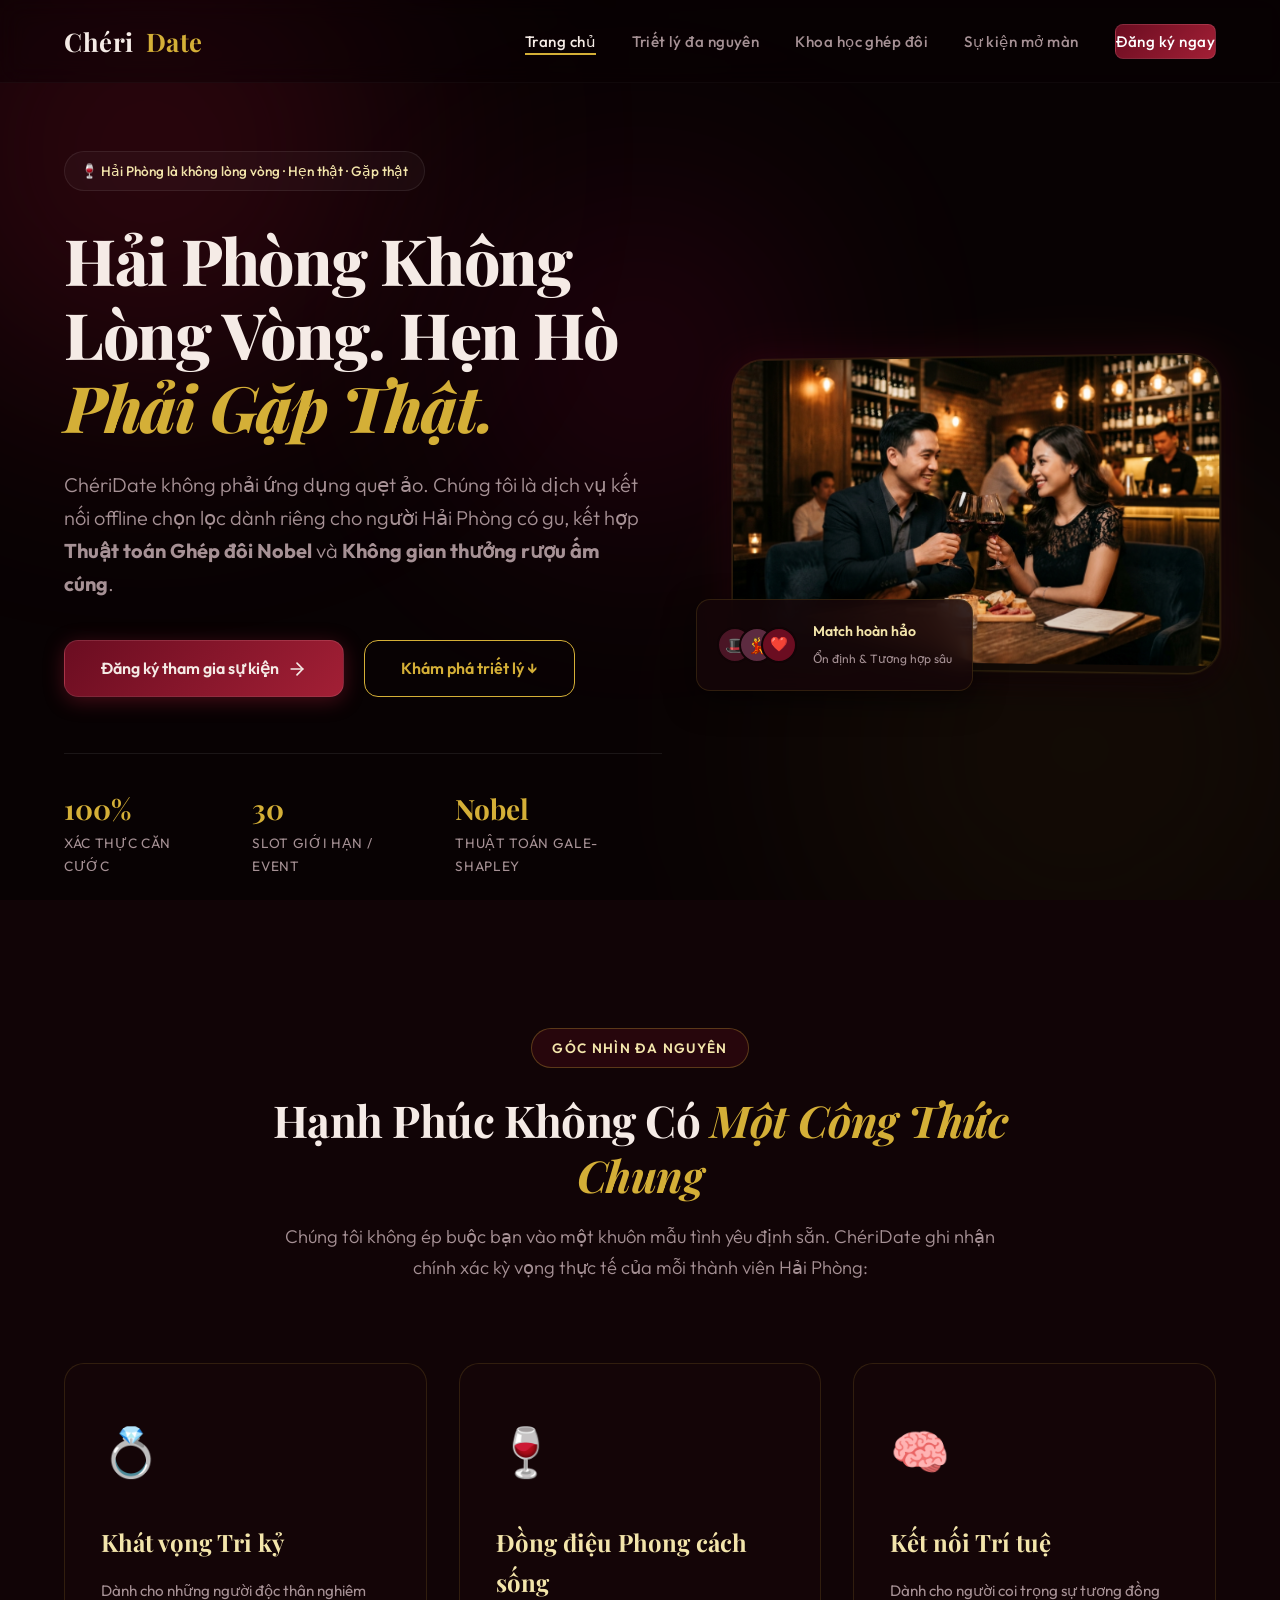
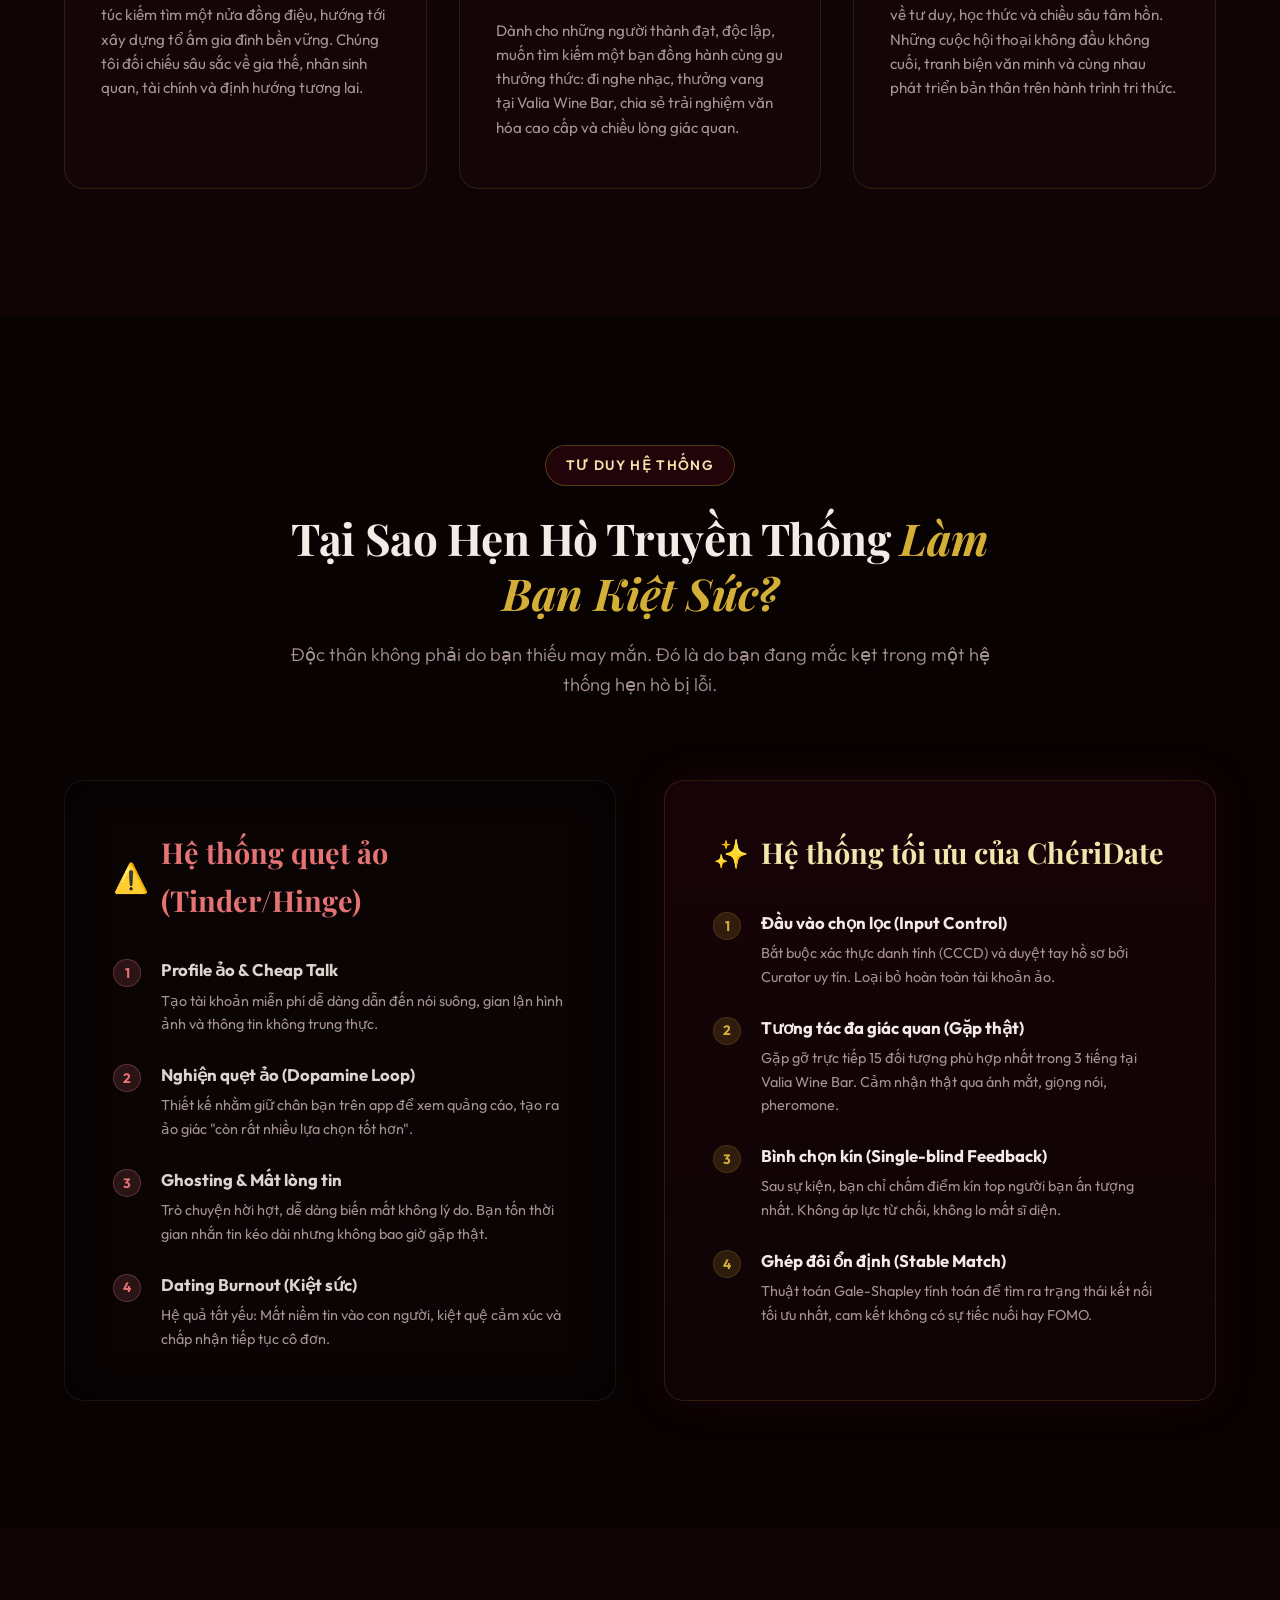
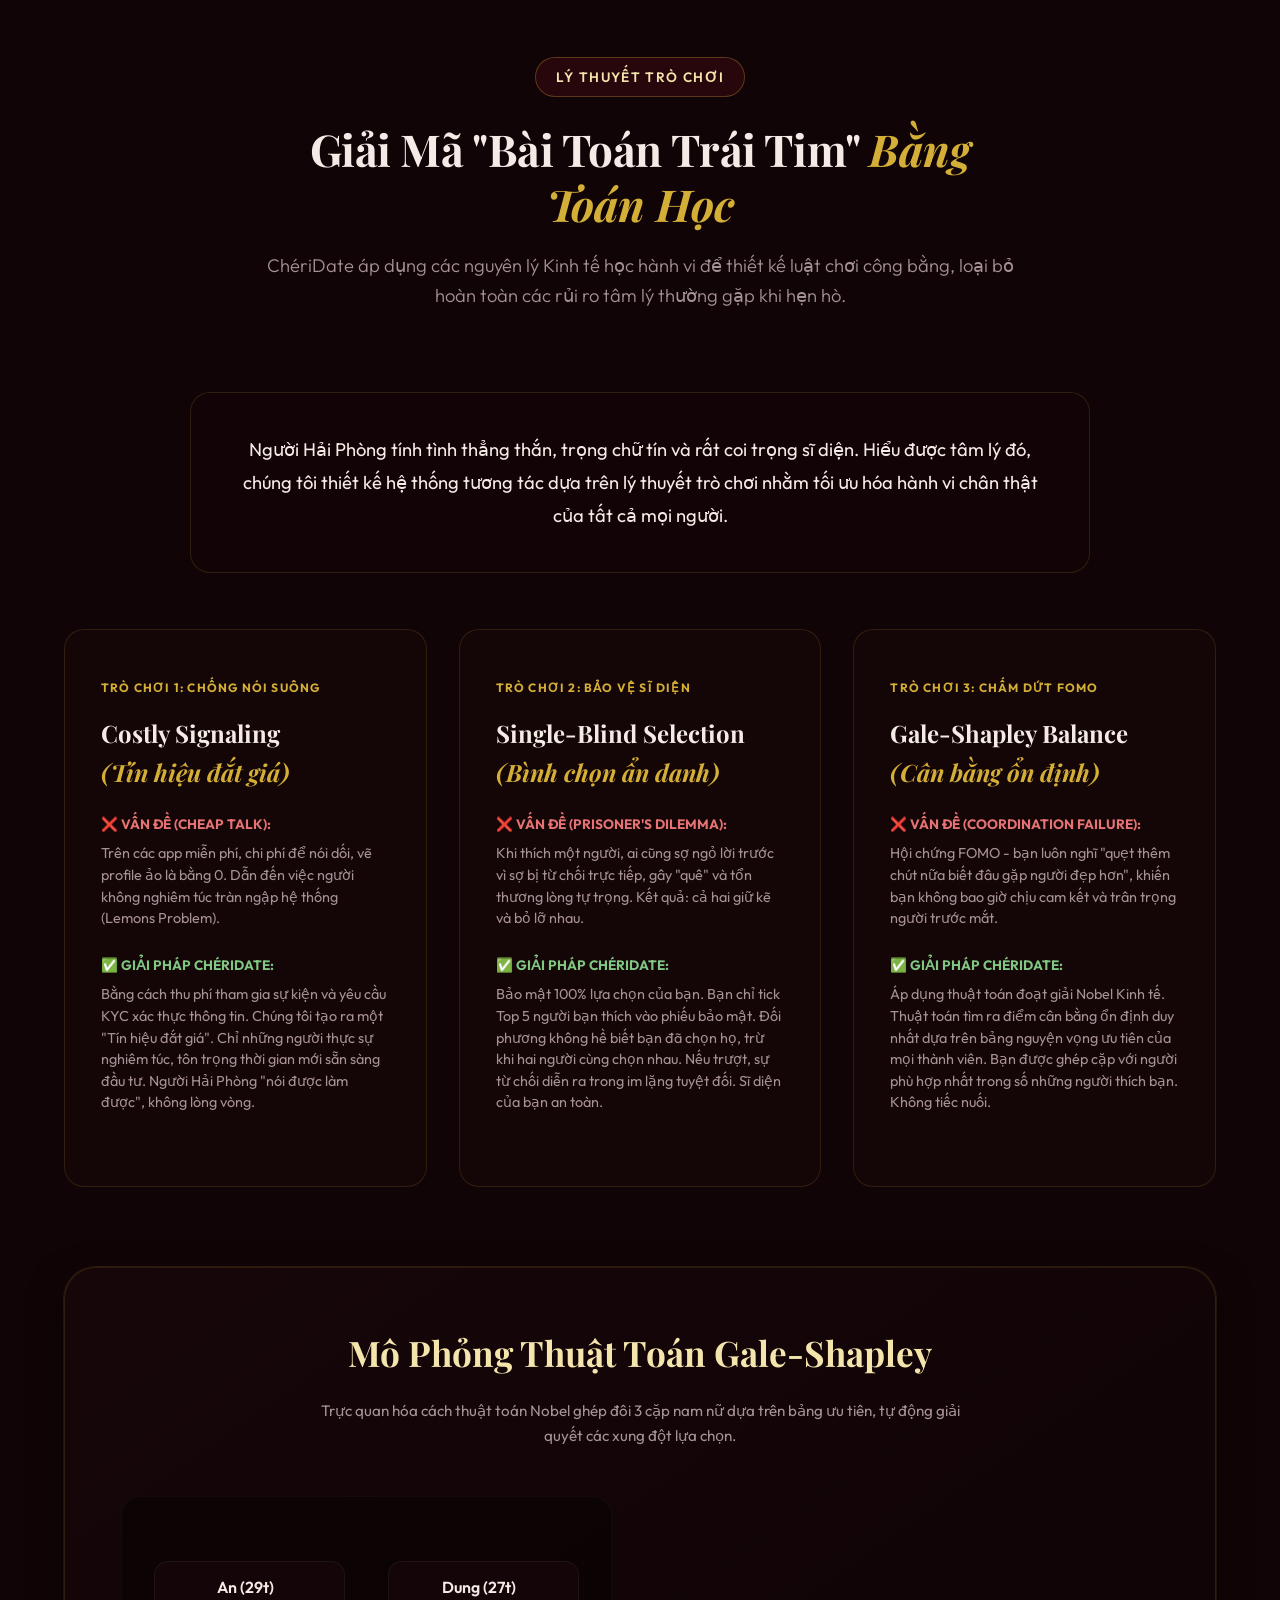
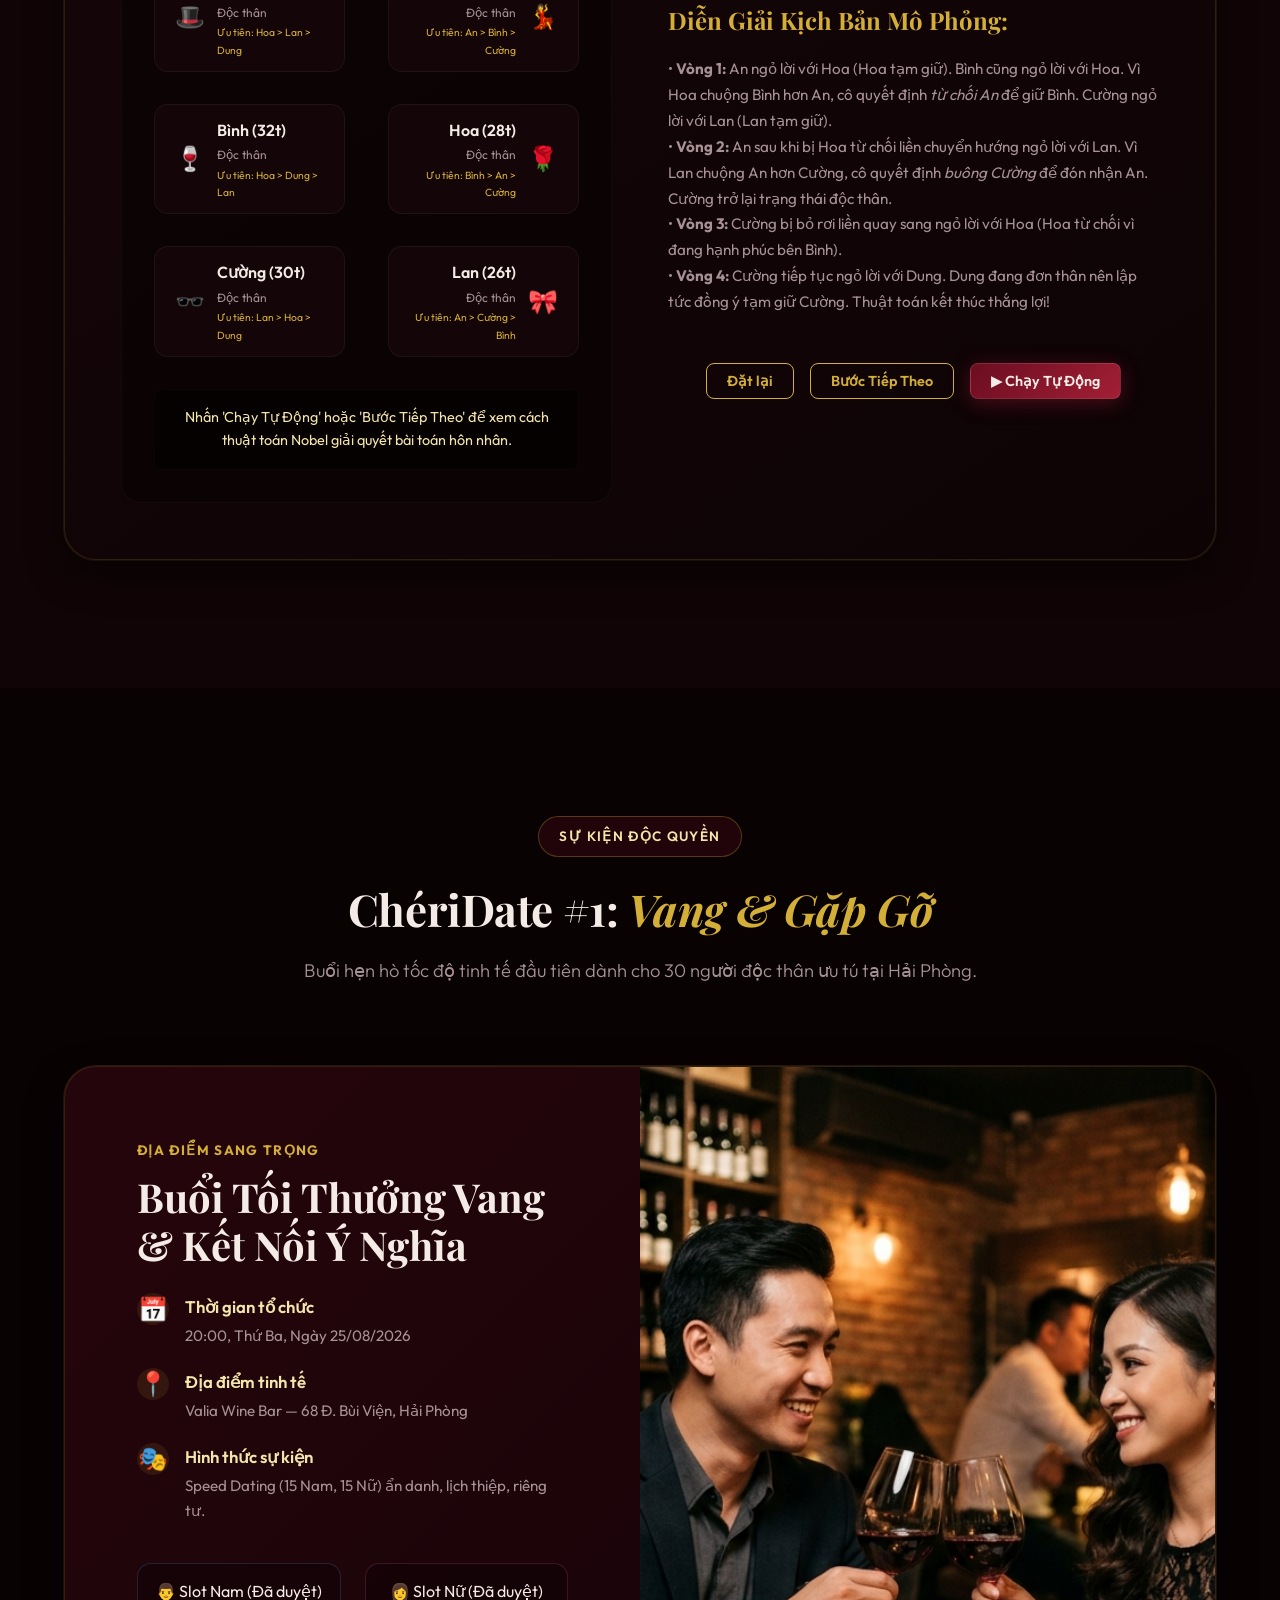
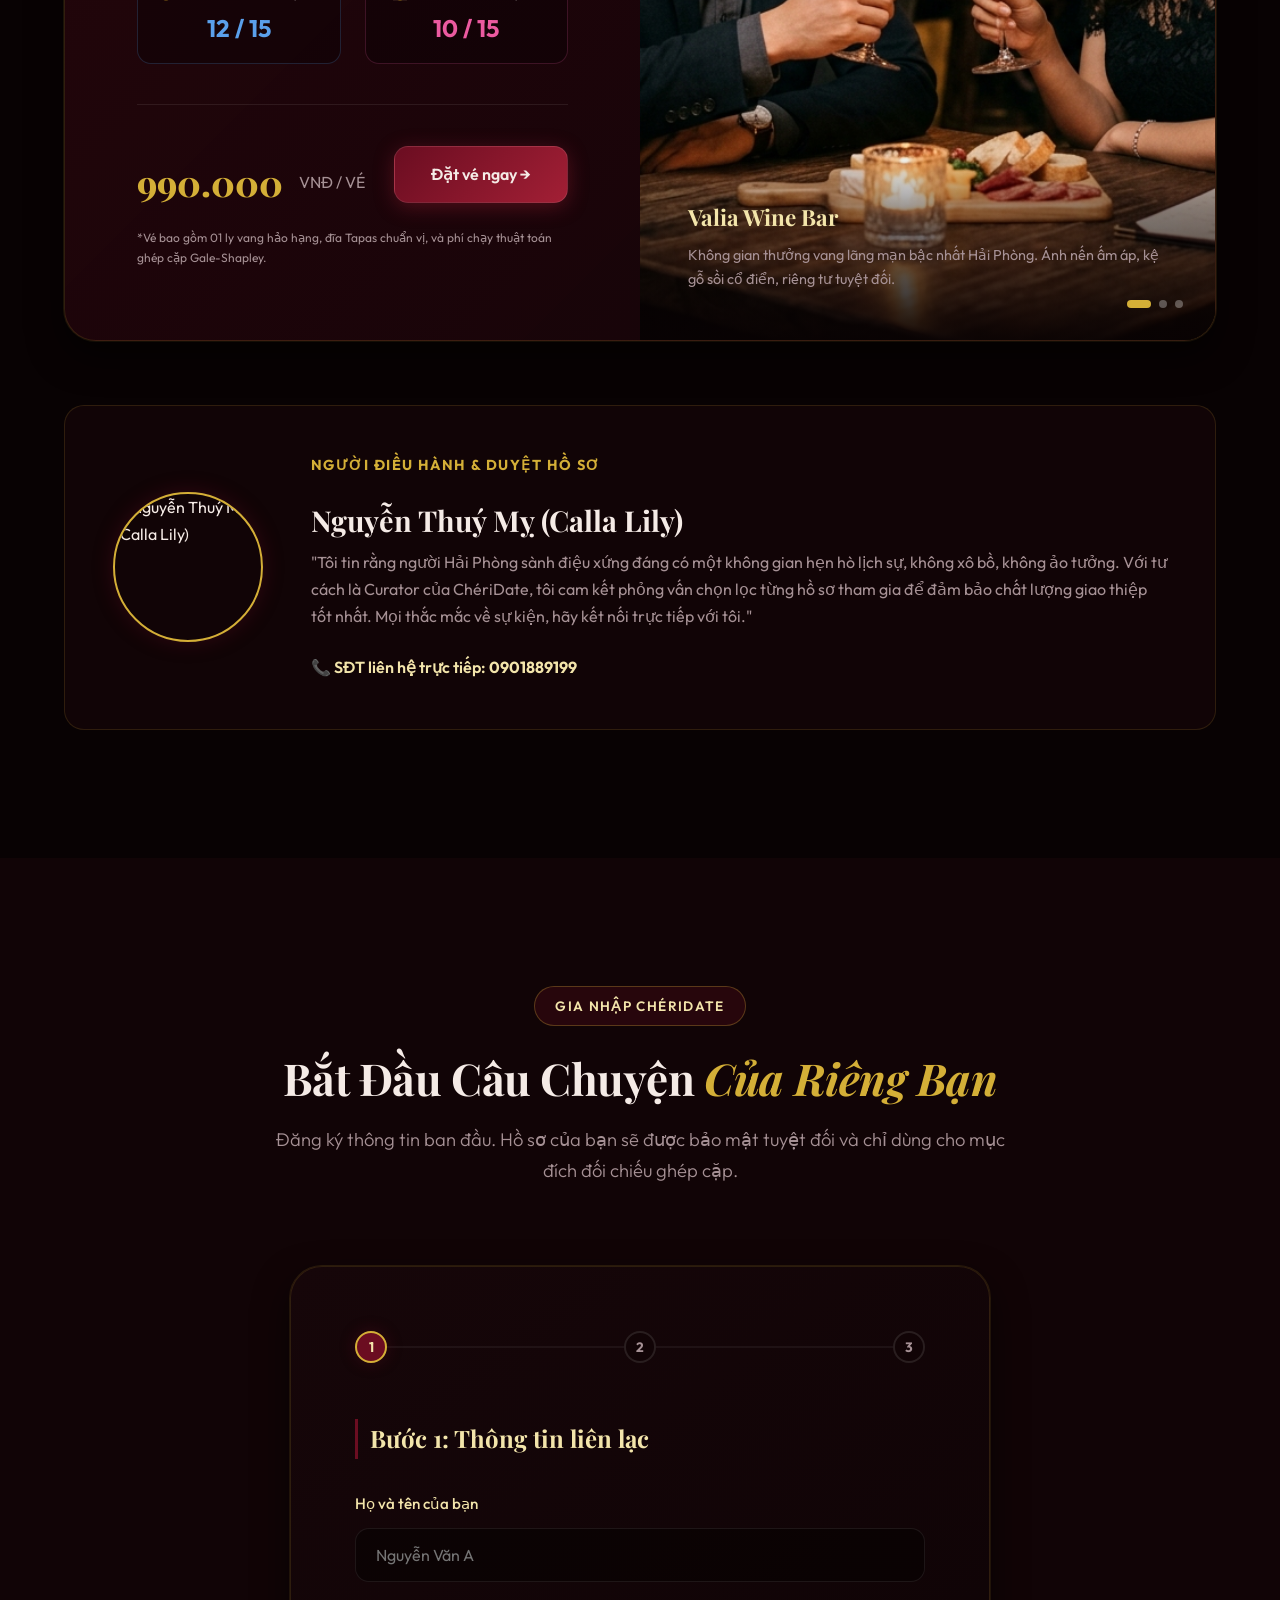
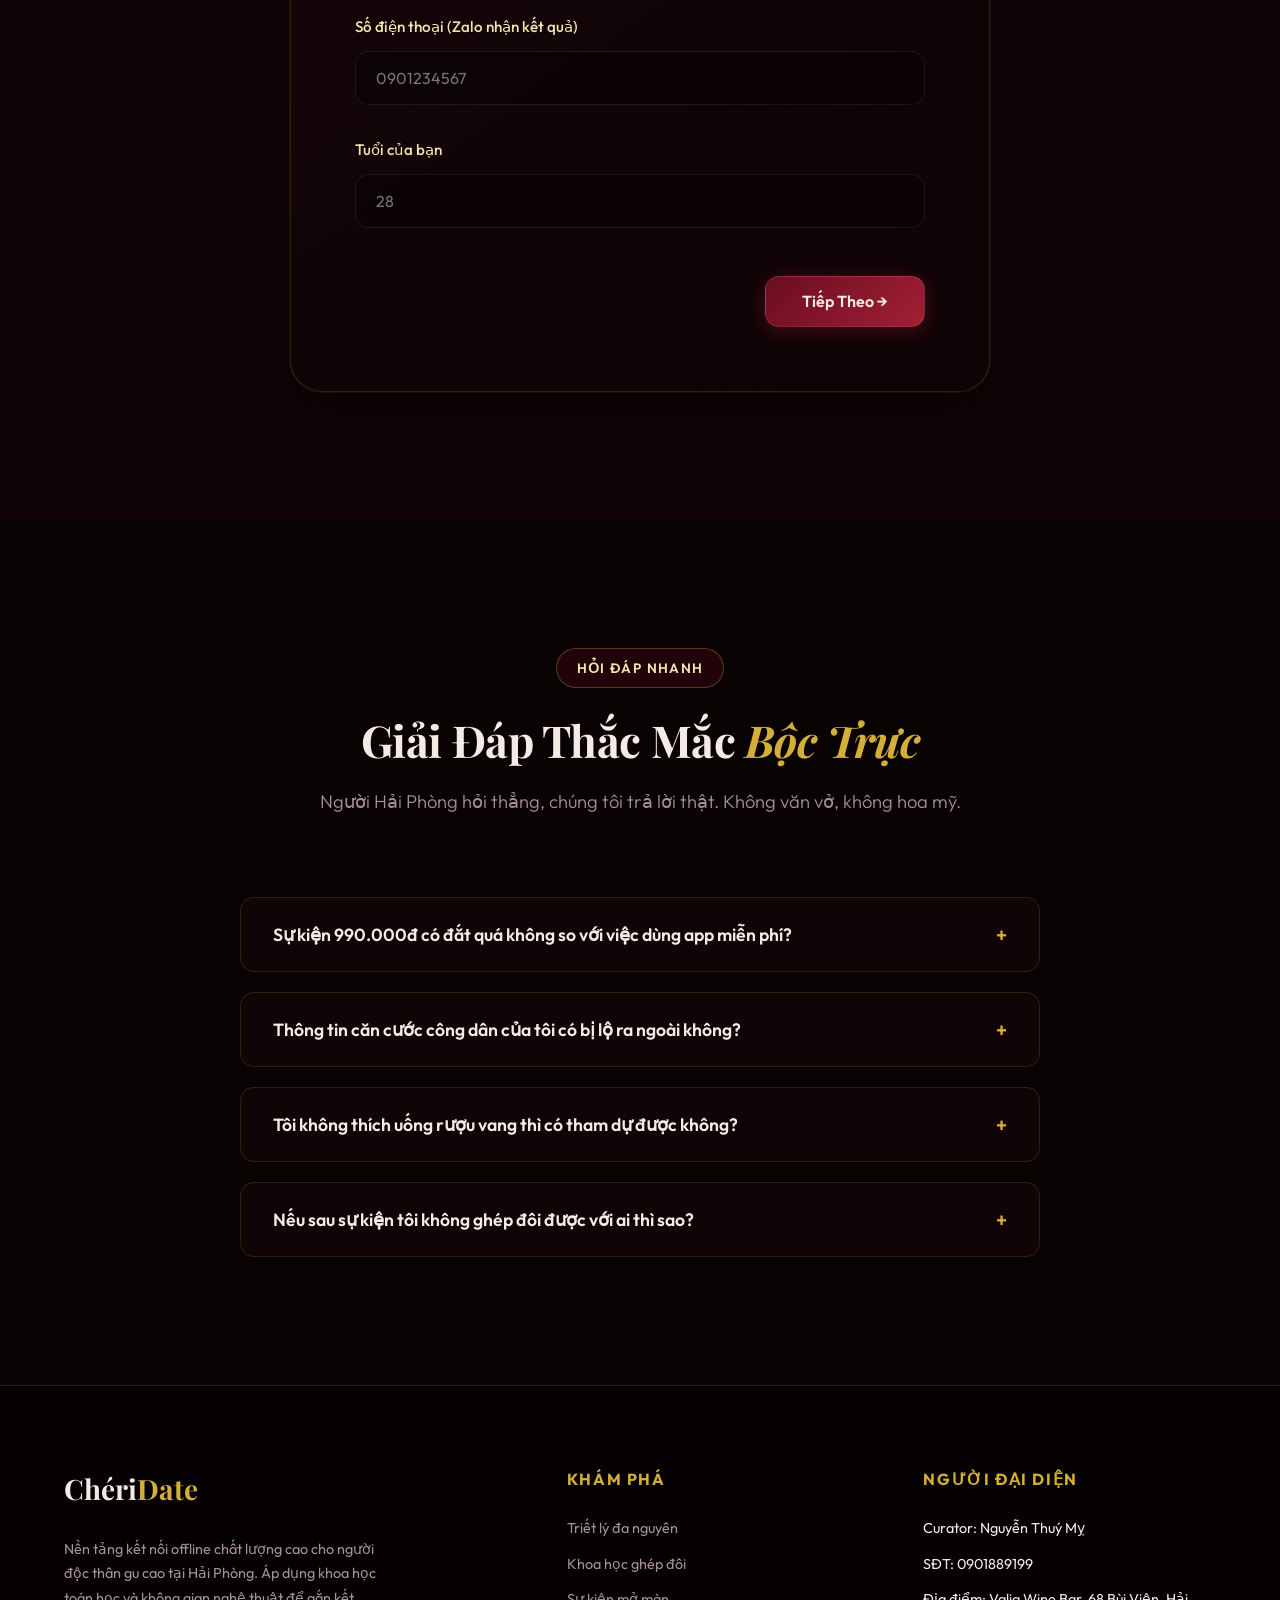
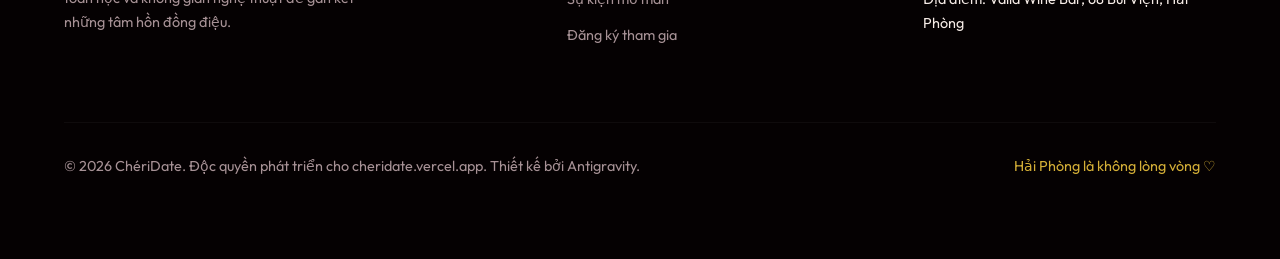
==== commit e8e9b9ea: "Redesign landing page for CheriDate Hai Phong with Game Theory & Systems Thinking" ====
--- a/about.html
+++ b/about.html
@@ -2,174 +2,11 @@
 <html lang="vi">
 <head>
     <meta charset="UTF-8">
-    <meta name="viewport" content="width=device-width, initial-scale=1.0">
-    <title>Về Chúng Tôi — Trạm Hẹn Hò</title>
-    <link rel="stylesheet" href="/static/css/style.css">
-    <link rel="icon" href="/static/images/logo.svg" type="image/svg+xml">
+    <meta http-equiv="refresh" content="0; url=/#philosophy">
+    <title>ChériDate — Đang chuyển hướng...</title>
+    <script>window.location.replace("/#philosophy");</script>
 </head>
 <body>
-
-<nav class="navbar" id="navbar">
-    <div class="navbar-inner">
-        <a href="/" class="logo">
-            <img src="/static/uploads/primary_logo.png" alt="Dating Station" class="logo-icon-img">
-            <span class="logo-text">Dating Station</span>
-        </a>
-        <button class="hamburger" id="hamburger" aria-label="Menu" onclick="document.getElementById('navLinks').classList.toggle('active')">
-            <span></span><span></span><span></span>
-        </button>
-        <ul class="nav-links" id="navLinks">
-            <li><a href="/">Trang chủ</a></li>
-            <li><a href="/events">Sự kiện</a></li>
-            <li><a href="/members">Thành viên</a></li>
-            <li><a href="/about">Về chúng tôi</a></li>
-            <li><a href="/blog">Câu chuyện</a></li>
-            <li><a href="https://forms.gle/fLyC9BnLCd5HSvvK7" target="_blank">Đăng nhập</a></li>
-            <li><a href="https://forms.gle/fLyC9BnLCd5HSvvK7" target="_blank" class="btn btn-primary btn-sm">Đăng ký</a></li>
-        </ul>
-    </div>
-</nav>
-<div class="mobile-overlay" id="mobileOverlay"></div>
-<script>
-    document.addEventListener("DOMContentLoaded", function() {
-        var path = window.location.pathname;
-        var links = document.querySelectorAll('.nav-links a');
-        links.forEach(function(link) {
-            if (path === '/' && link.getAttribute('href') === '/') {
-                link.classList.add('active');
-            } else if (link.getAttribute('href') !== '/' && path.startsWith(link.getAttribute('href'))) {
-                link.classList.add('active');
-            }
-        });
-    });
-</script>
-
-    <div class="page-content">
-        <section class="cta-section" style="padding:7rem 0 3.5rem;">
-            <div class="container" style="text-align:center;">
-                <h1 style="font-family:var(--font-display); font-size:2.5rem; font-weight:800; color:var(--text-primary);">Về Chúng Tôi</h1>
-                <p style="color:var(--text-secondary);">Câu chuyện đằng sau Trạm Hẹn Hò</p>
-            </div>
-        </section>
-
-        <section class="section">
-            <div class="container">
-                <div style="max-width:800px; margin:0 auto;">
-                    <div class="section-header">
-                        <span class="section-badge">💕 Câu chuyện của chúng tôi</span>
-                        <h2 class="section-title">Brand Story <span class="highlight">"Tôi là ai?"</span></h2>
-                    </div>
-                    <div class="card" style="padding:2.5rem; margin-bottom:2rem;">
-                        <p style="font-size:1.1rem; line-height:1.9; color:var(--text-secondary); font-style: italic; border-left: 4px solid #ff4d6d; padding-left: 1rem; margin-bottom: 2rem;">
-                            “Dự án được khởi xướng bởi những con người sống tại Đà Lạt, yêu Đà Lạt và muốn góp phần gìn giữ tinh thần lãng mạn của thành phố này. Chúng tôi mong muốn mỗi cuộc gặp gỡ tại Trạm Hẹn Hò đều trở thành một kỷ niệm đẹp gắn liền với Đà Lạt – thành phố của tình yêu và những khởi đầu mới.”
-                        </p>
-                        <h3 style="font-family:var(--font-display); font-size:1.5rem; font-weight:700; color:var(--text-primary); margin-bottom: 1rem; margin-top: 2rem;">Tôi không phải là một ứng dụng hẹn hò.</h3>
-                        <p style="font-size:1.1rem; line-height:1.9; color:var(--text-secondary); margin-bottom: 1rem;">
-                            Tôi cũng không phải là một buổi mai mối. Tôi là <strong>Trạm Hẹn Hò</strong> — một nơi dừng chân, dành cho những người đang trên hành trình tìm kiếm một kết nối thật.
-                        </p>
-                        <p style="font-size:1.1rem; line-height:1.9; color:var(--text-secondary); margin-bottom: 1rem;">
-                            Tôi được sinh ra từ một câu hỏi rất đơn giản:
-                            <em>“Tại sao chúng ta có thể nói chuyện với hàng trăm người mỗi ngày, nhưng lại khó gặp được một người thực sự phù hợp?”</em>
-                        </p>
-                        <p style="font-size:1.1rem; line-height:1.9; color:var(--text-secondary); margin-bottom: 1rem;">
-                            Chúng ta swipe rất nhiều.
-                            Chúng ta chat rất lâu.
-                            Nhưng rồi…
-                            những cuộc trò chuyện dần nhạt đi,
-                            những cuộc gặp gỡ trở nên gượng gạo,
-                            và niềm tin vào tình yêu cũng mỏng dần.
-                        </p>
-                        <p style="font-size:1.1rem; line-height:1.9; color:var(--text-secondary); margin-bottom: 1rem;">
-                            Tôi không muốn bạn phải “tìm kiếm” thêm nữa.
-                            Tôi muốn bạn gặp gỡ.
-                            Gặp một người bằng ánh mắt, bằng giọng nói, bằng năng lượng thật — không qua màn hình.
-                        </p>
-                        <h3 style="font-family:var(--font-display); font-size:1.5rem; font-weight:700; color:var(--text-primary); margin-bottom: 1rem; margin-top: 2rem;">Nơi tình yêu bắt đầu</h3>
-                        <p style="font-size:1.1rem; line-height:1.9; color:var(--text-secondary); margin-bottom: 1rem;">
-                            Tôi được tạo ra tại Đà Lạt. Một thành phố mà người ta vẫn gọi là “Thành phố của tình yêu.” Nhưng chúng tôi nhận ra một điều: Đà Lạt có rất nhiều nơi để chụp ảnh tình yêu, nhưng lại thiếu những nơi để tình yêu thực sự bắt đầu. Và đó là lý do Trạm Hẹn Hò ra đời.
-                        </p>
-                        <p style="font-size:1.1rem; line-height:1.9; color:var(--text-secondary); margin-bottom: 1rem;">
-                            Tôi không hứa sẽ giúp bạn tìm được người yêu. Nhưng tôi hứa:
-                            • Bạn sẽ gặp những con người thật.
-                            • Trong một không gian an toàn.
-                            • Với những cuộc trò chuyện có ý nghĩa.
-                        </p>
-                        <p style="font-size:1.1rem; line-height:1.9; color:var(--text-secondary); margin-bottom: 1rem;">
-                            Không cần phải cố gắng gây ấn tượng.
-                            Không cần phải “diễn”.
-                            Chỉ cần bạn là bạn.
-                        </p>
-                        <h3 style="font-family:var(--font-display); font-size:1.5rem; font-weight:700; color:var(--text-primary); margin-bottom: 1rem; margin-top: 2rem;">Mọi thứ đều có lý do</h3>
-                        <p style="font-size:1.1rem; line-height:1.9; color:var(--text-secondary); margin-bottom: 1rem;">
-                            Ở Trạm Hẹn Hò, mọi thứ đều có lý do.
-                            Việc bạn ẩn danh → để bạn thoải mái hơn.
-                            Việc không trao contact tại chỗ → để giữ sự tinh tế.
-                            Việc chọn match sau → để bạn lắng nghe cảm xúc thật của mình.
-                        </p>
-                        <p style="font-size:1.1rem; line-height:1.9; color:var(--text-secondary); margin-bottom: 1rem;">
-                            Chúng tôi không tạo ra sự vội vàng. Chúng tôi tạo ra những khoảnh khắc đủ chậm để bạn cảm nhận.
-                        </p>
-                        <p style="font-size:1.1rem; line-height:1.9; color:var(--text-secondary); margin-bottom: 1rem;">
-                            Và nếu bạn hỏi: <em>“Trạm Hẹn Hò thực sự là gì?”</em>
-                            Thì câu trả lời là: Là một nơi mà hai người xa lạ có thể bắt đầu một câu chuyện.
-                        </p>
-                        <p style="font-size:1.1rem; line-height:1.9; color:var(--text-secondary); margin-bottom: 1rem;">
-                            Còn nếu bạn hỏi: <em>“Điều gì sẽ xảy ra sau đó?”</em>
-                            Chúng tôi không biết. Có thể là:
-                            Một buổi cà phê thứ hai.
-                            Một chuyến đi cùng nhau.
-                            Hoặc một câu chuyện chỉ dừng lại ở đó.
-                        </p>
-                        <p style="font-size:1.1rem; line-height:1.9; color:var(--text-secondary); margin-bottom: 1rem;">
-                            Nhưng ít nhất… đó là một cuộc gặp gỡ thật.
-                            Và đôi khi, tình yêu không bắt đầu từ một điều gì lớn lao. Nó bắt đầu từ một buổi tối, một cuộc trò chuyện, và một nơi gọi là:
-                            <strong style="font-family:var(--font-display); font-size:1.5rem; color:#ff4d6d;">Trạm Hẹn Hò.</strong>
-                        </p>
-                    </div>
-                </div>
-
-                <div class="section-header" style="margin-top:4rem;">
-                    <span class="section-badge">✨ Tại sao chọn chúng tôi</span>
-                    <h2 class="section-title">Điểm Khác Biệt</h2>
-                </div>
-
-                <div class="grid-4">
-                    <div class="card" style="text-align:center; padding:2rem;">
-                        <div style="font-size:2.5rem; margin-bottom:1rem;">🤝</div>
-                        <h3 style="margin-bottom:0.5rem;">Gặp gỡ thực</h3>
-                        <p style="color:var(--text-muted); font-size:0.88rem;">Hẹn hò trực tiếp, không qua màn hình</p>
-                    </div>
-                    <div class="card" style="text-align:center; padding:2rem;">
-                        <div style="font-size:2.5rem; margin-bottom:1rem;">🧠</div>
-                        <h3 style="margin-bottom:0.5rem;">AI thông minh</h3>
-                        <p style="color:var(--text-muted); font-size:0.88rem;">Phân tích hồ sơ, gợi ý match tốt nhất</p>
-                    </div>
-                    <div class="card" style="text-align:center; padding:2rem;">
-                        <div style="font-size:2.5rem; margin-bottom:1rem;">🔒</div>
-                        <h3 style="margin-bottom:0.5rem;">Bảo mật cao</h3>
-                        <p style="color:var(--text-muted); font-size:0.88rem;">KYC xác thực, HTTPS mã hóa</p>
-                    </div>
-                    <div class="card" style="text-align:center; padding:2rem;">
-                        <div style="font-size:2.5rem; margin-bottom:1rem;">💝</div>
-                        <h3 style="margin-bottom:0.5rem;">Kết quả thực</h3>
-                        <p style="color:var(--text-muted); font-size:0.88rem;">Hàng trăm cặp đôi thành công</p>
-                    </div>
-                </div>
-            </div>
-        </section>
-    </div>
-
-<footer class="footer">
-    <div class="container">
-        <div class="footer-content" style="text-align:center;">
-            <span>💕</span>
-            <span>© 2026 Dating Station. Giữa triệu người, ta tìm thấy nhau ở Trạm ♡</span>
-            <span>💕</span>
-        </div>
-    </div>
-</footer>
-<div class="toast-container" id="toast-container"></div>
-<script src="/static/js/app.js"></script>
-
+    <p>Đang chuyển hướng đến ChériDate... Nếu không tự động chuyển hướng, vui lòng bấm <a href="/#philosophy">vào đây</a>.</p>
 </body>
 </html>
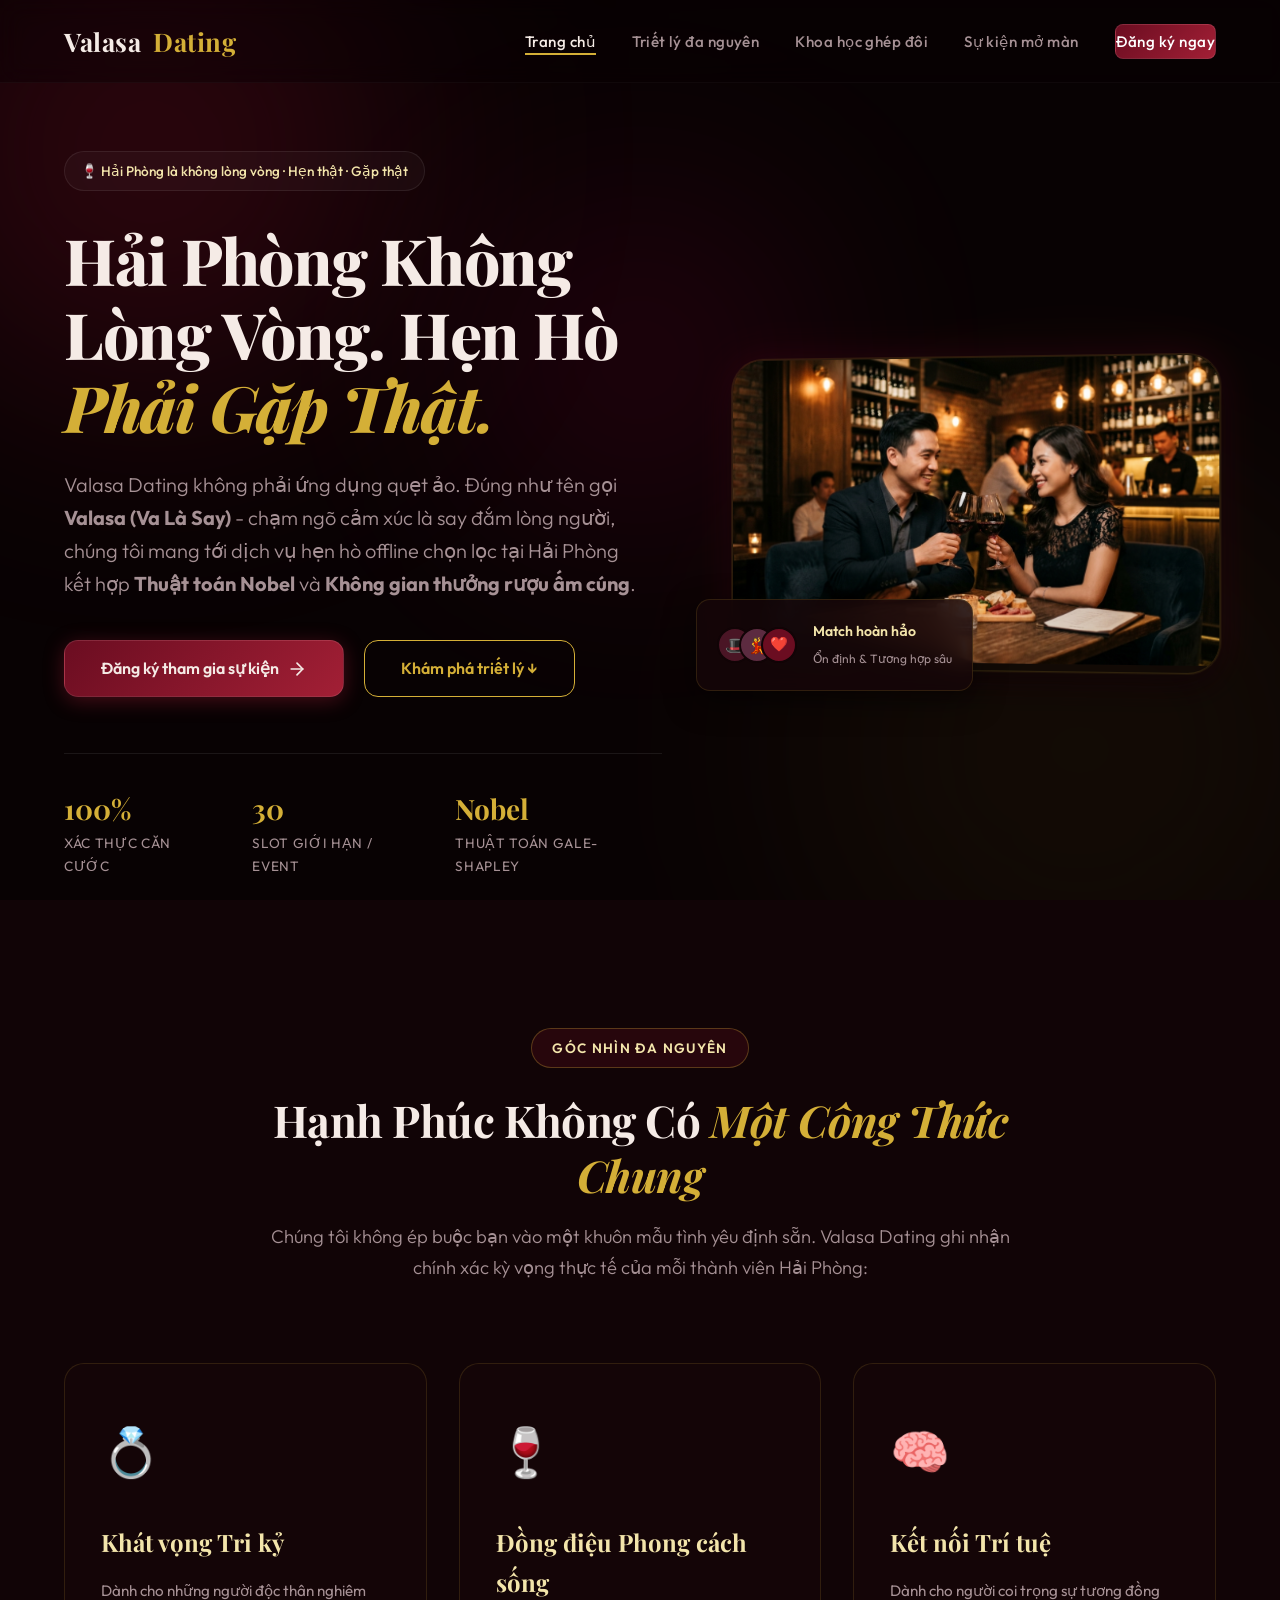
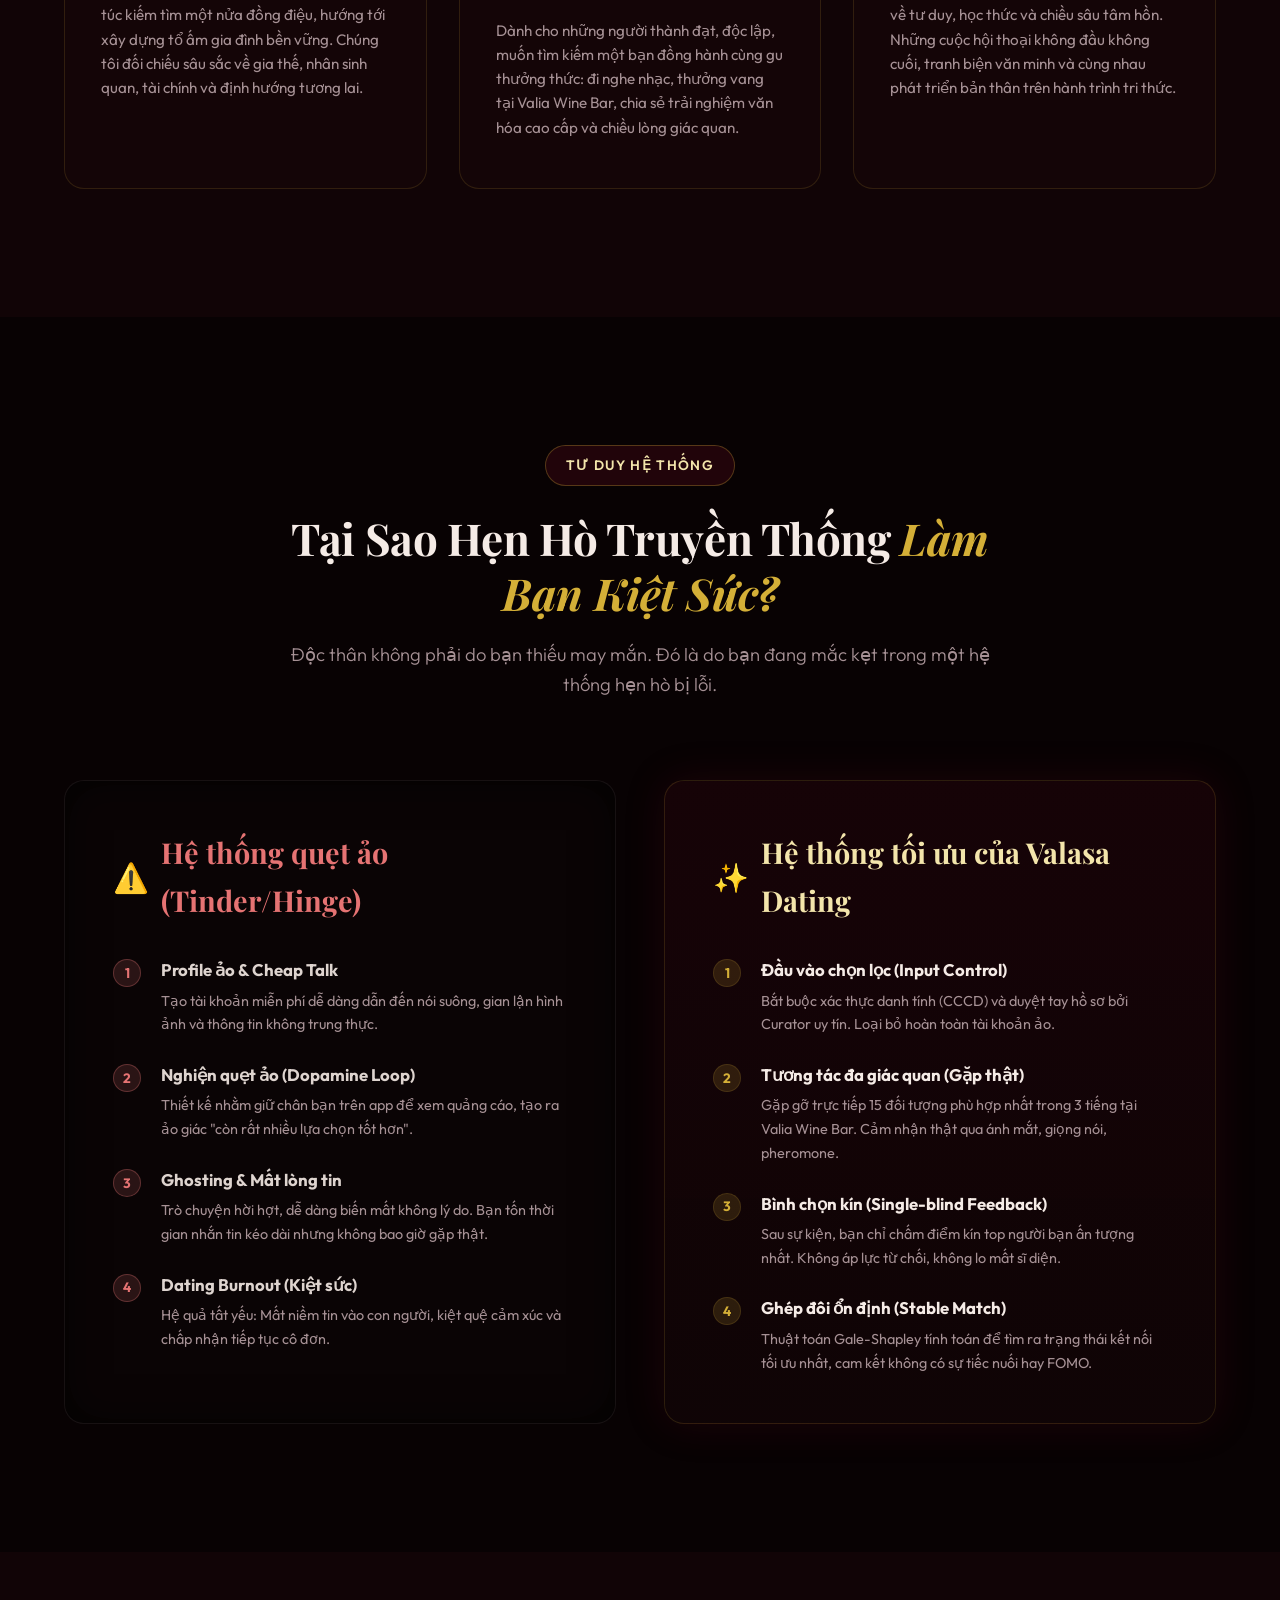
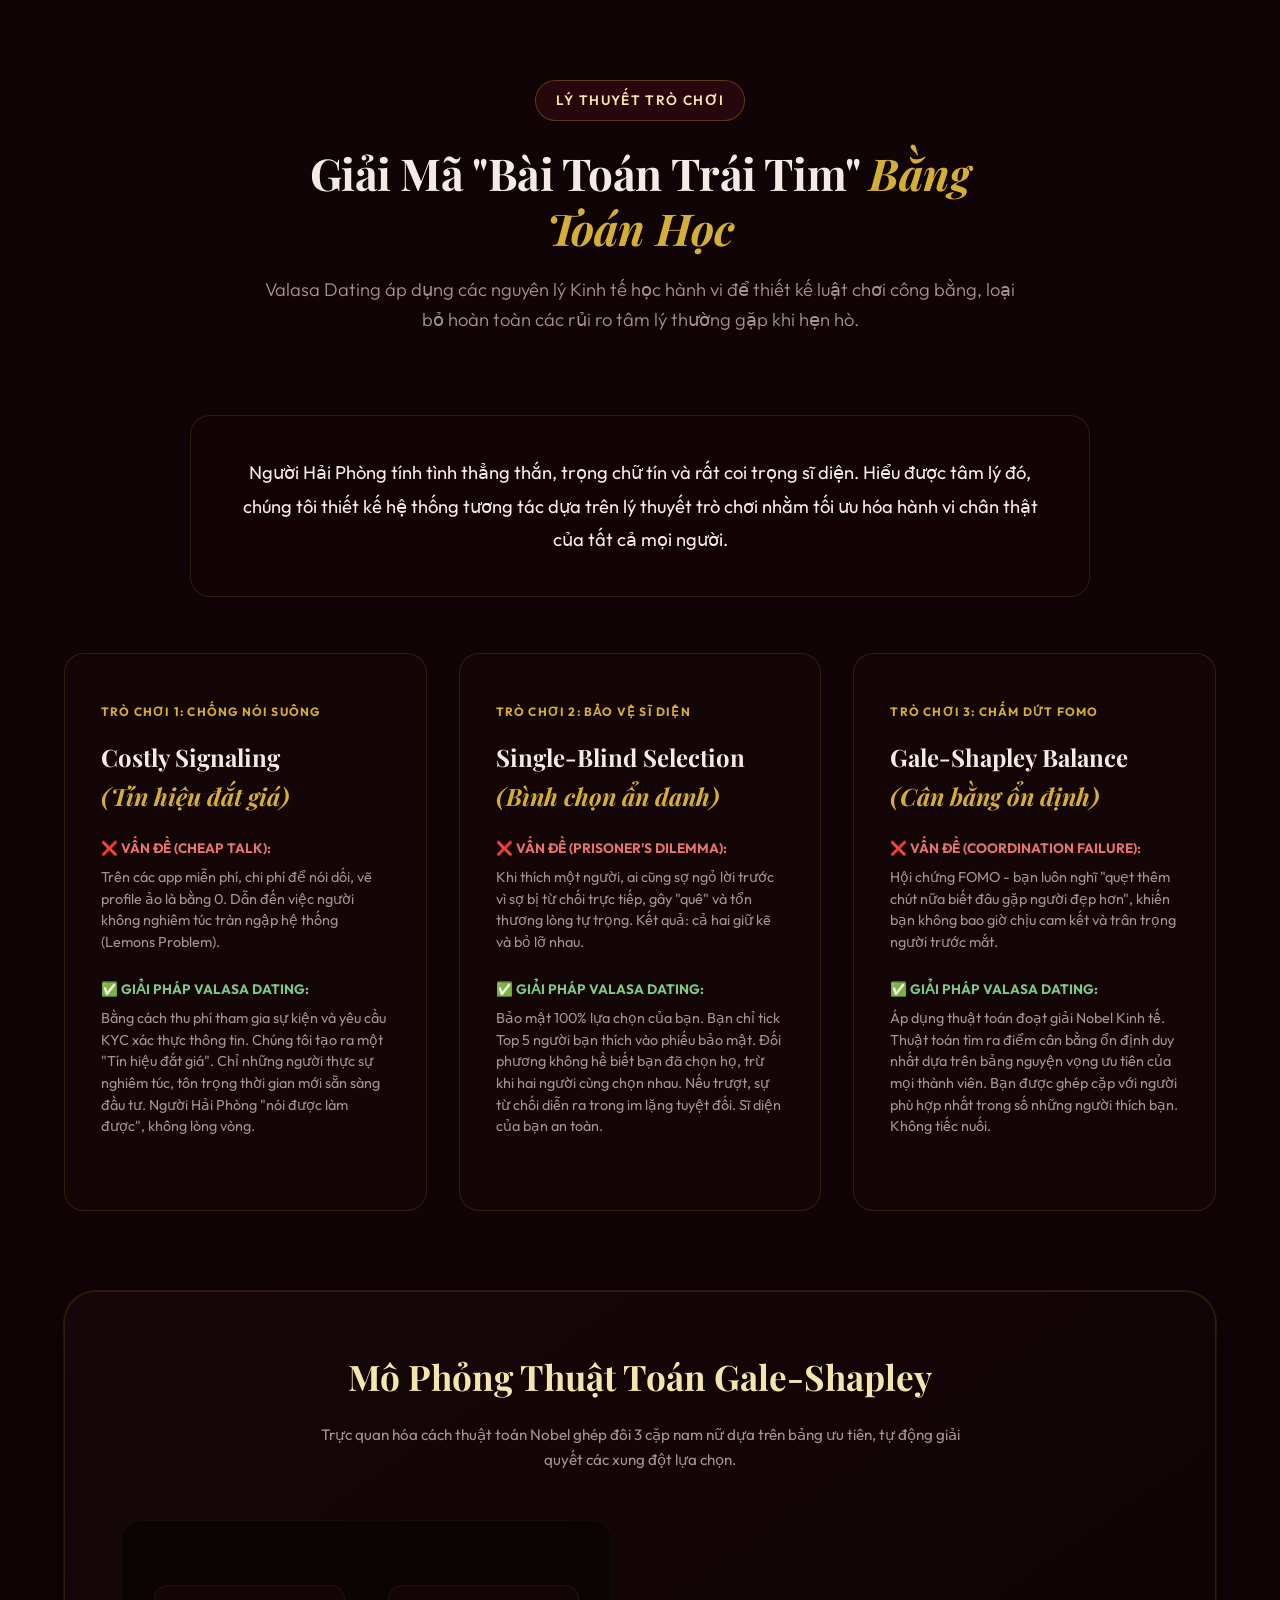
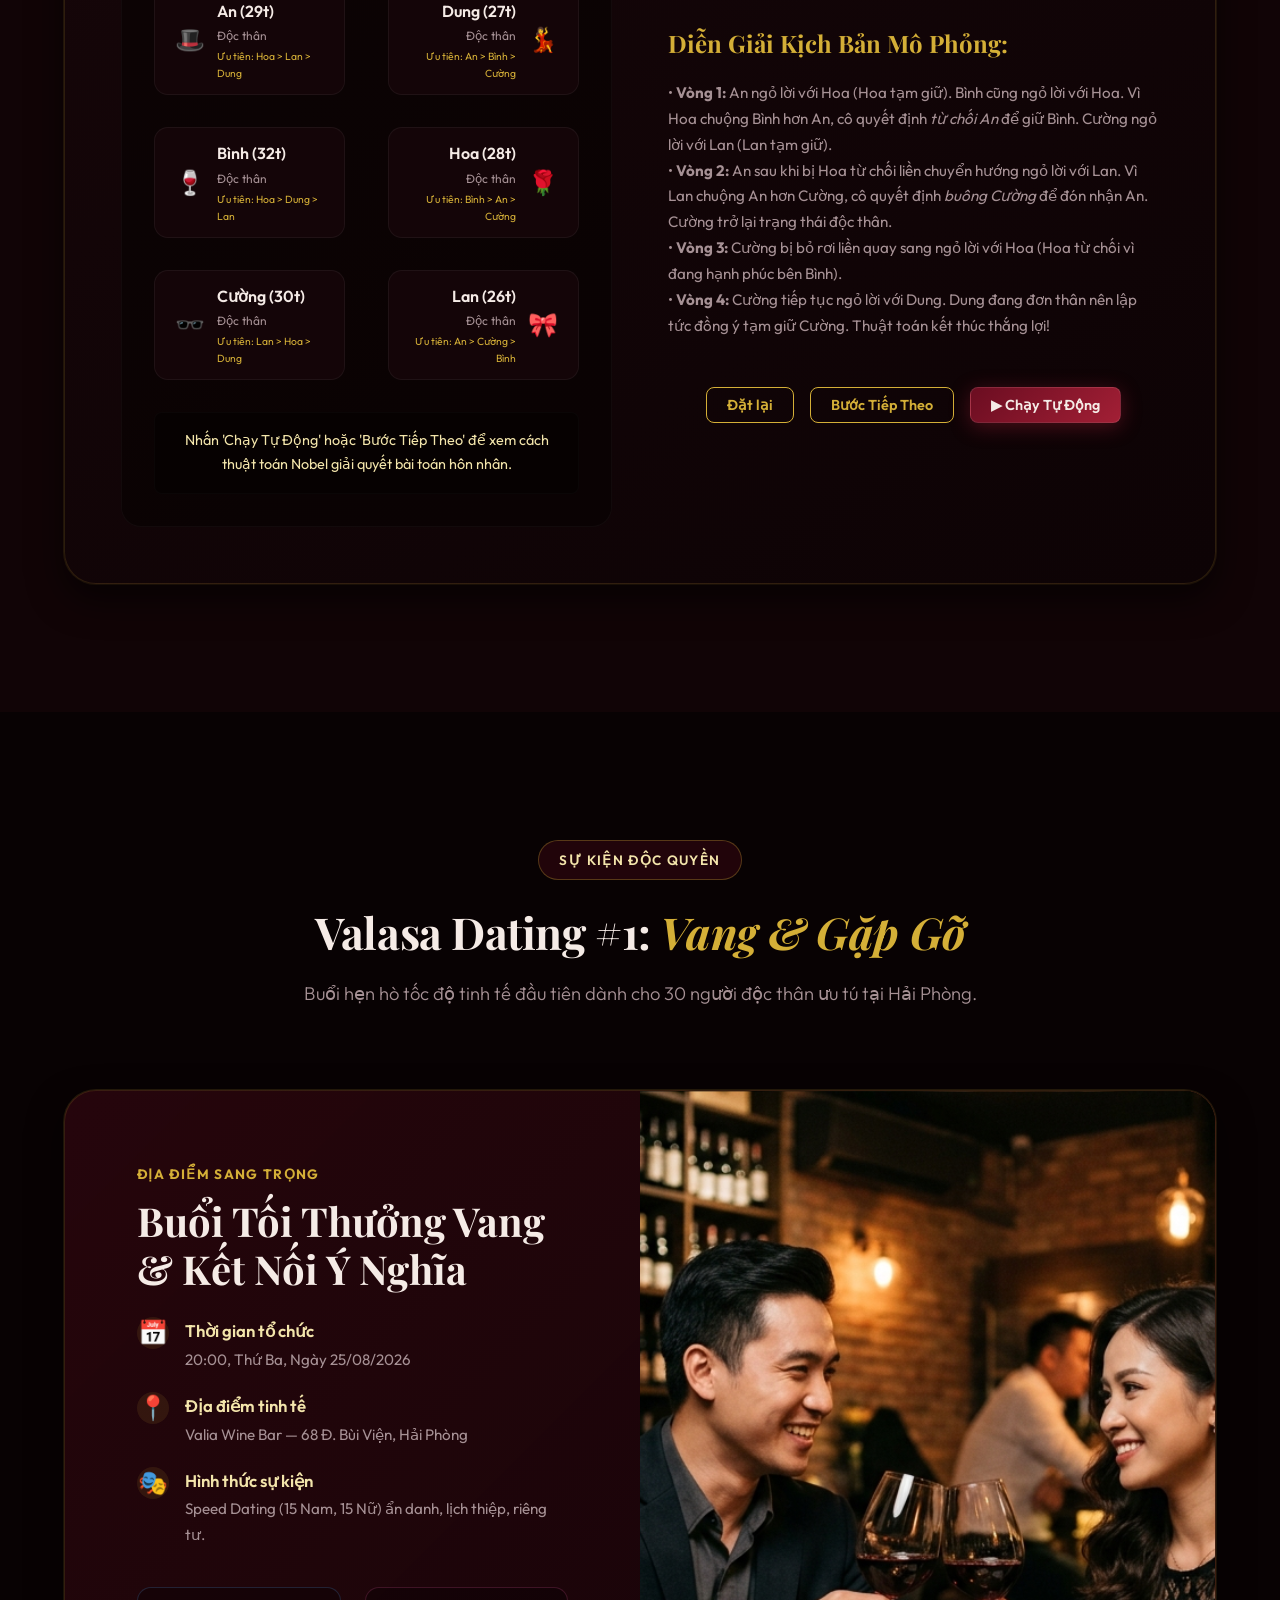
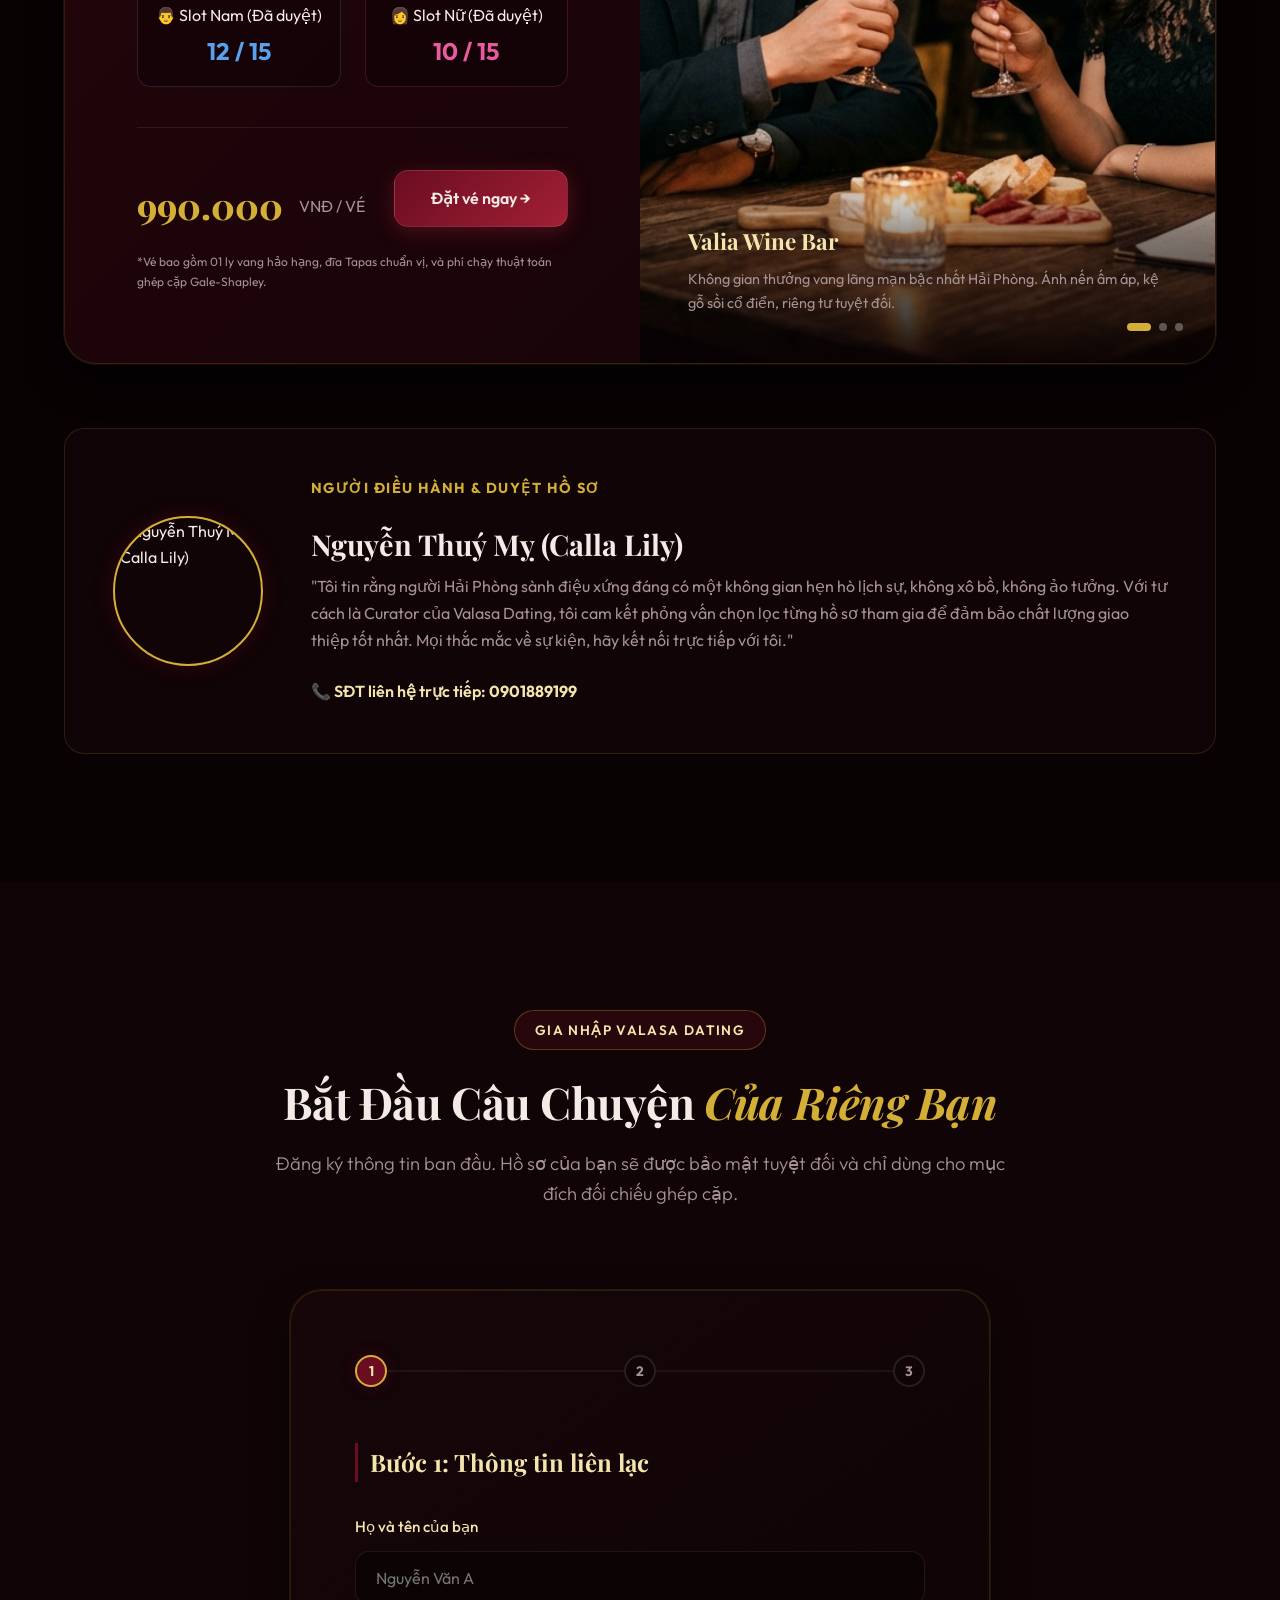
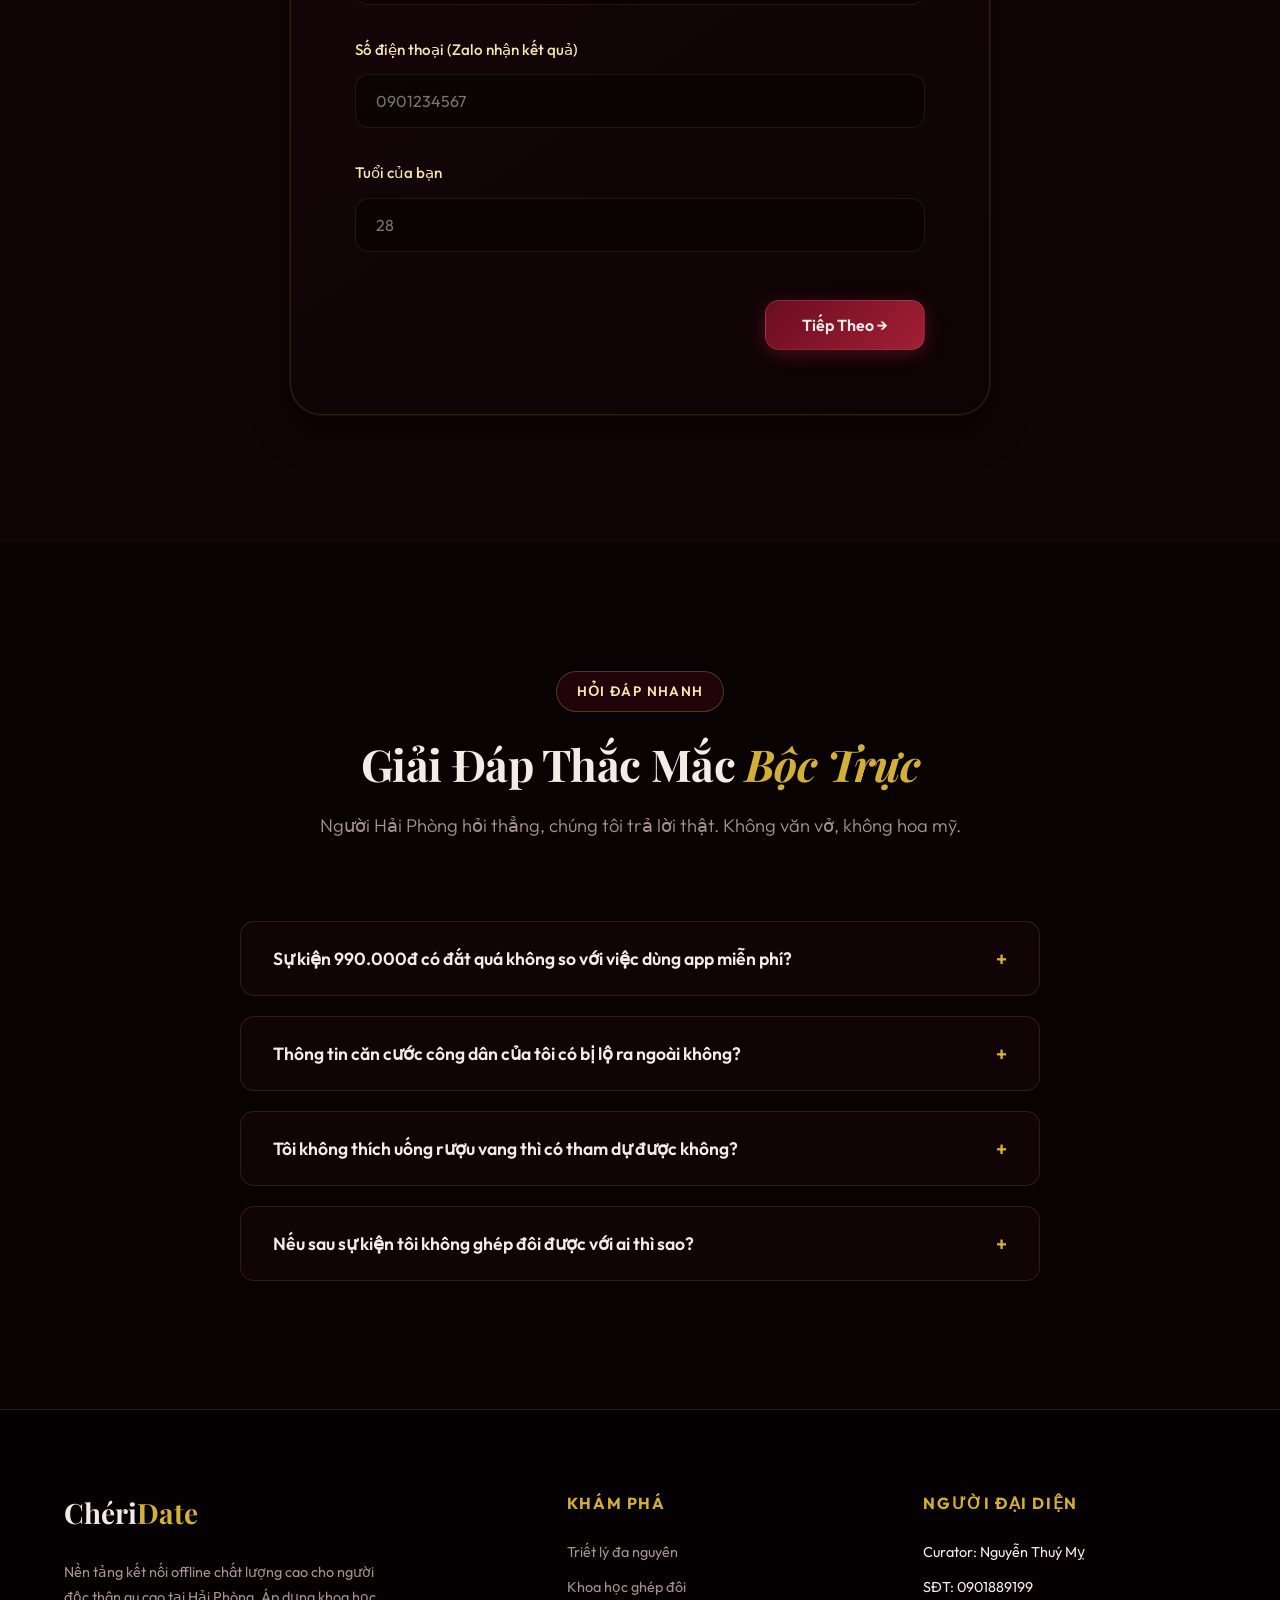
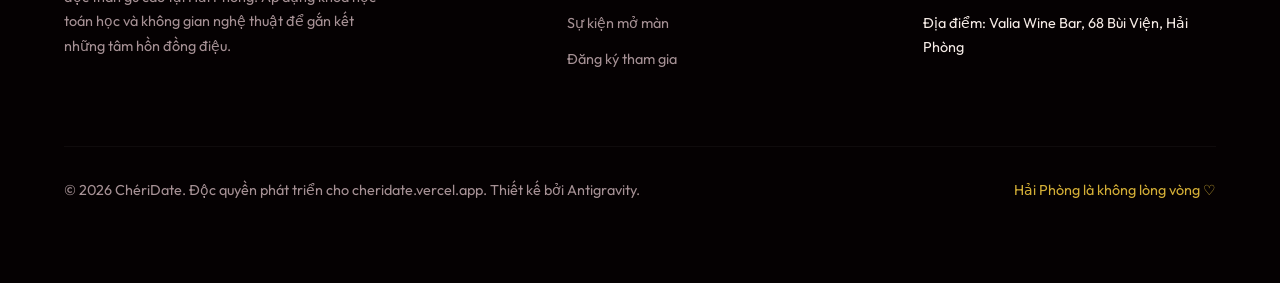
==== commit 8403268a: "Rename branding to Valasa Dating (Va La Say) and update domain references" ====
--- a/about.html
+++ b/about.html
@@ -3,10 +3,10 @@
 <head>
     <meta charset="UTF-8">
     <meta http-equiv="refresh" content="0; url=/#philosophy">
-    <title>ChériDate — Đang chuyển hướng...</title>
+    <title>Valasa Dating — Đang chuyển hướng...</title>
     <script>window.location.replace("/#philosophy");</script>
 </head>
 <body>
-    <p>Đang chuyển hướng đến ChériDate... Nếu không tự động chuyển hướng, vui lòng bấm <a href="/#philosophy">vào đây</a>.</p>
+    <p>Đang chuyển hướng đến Valasa Dating... Nếu không tự động chuyển hướng, vui lòng bấm <a href="/#philosophy">vào đây</a>.</p>
 </body>
 </html>
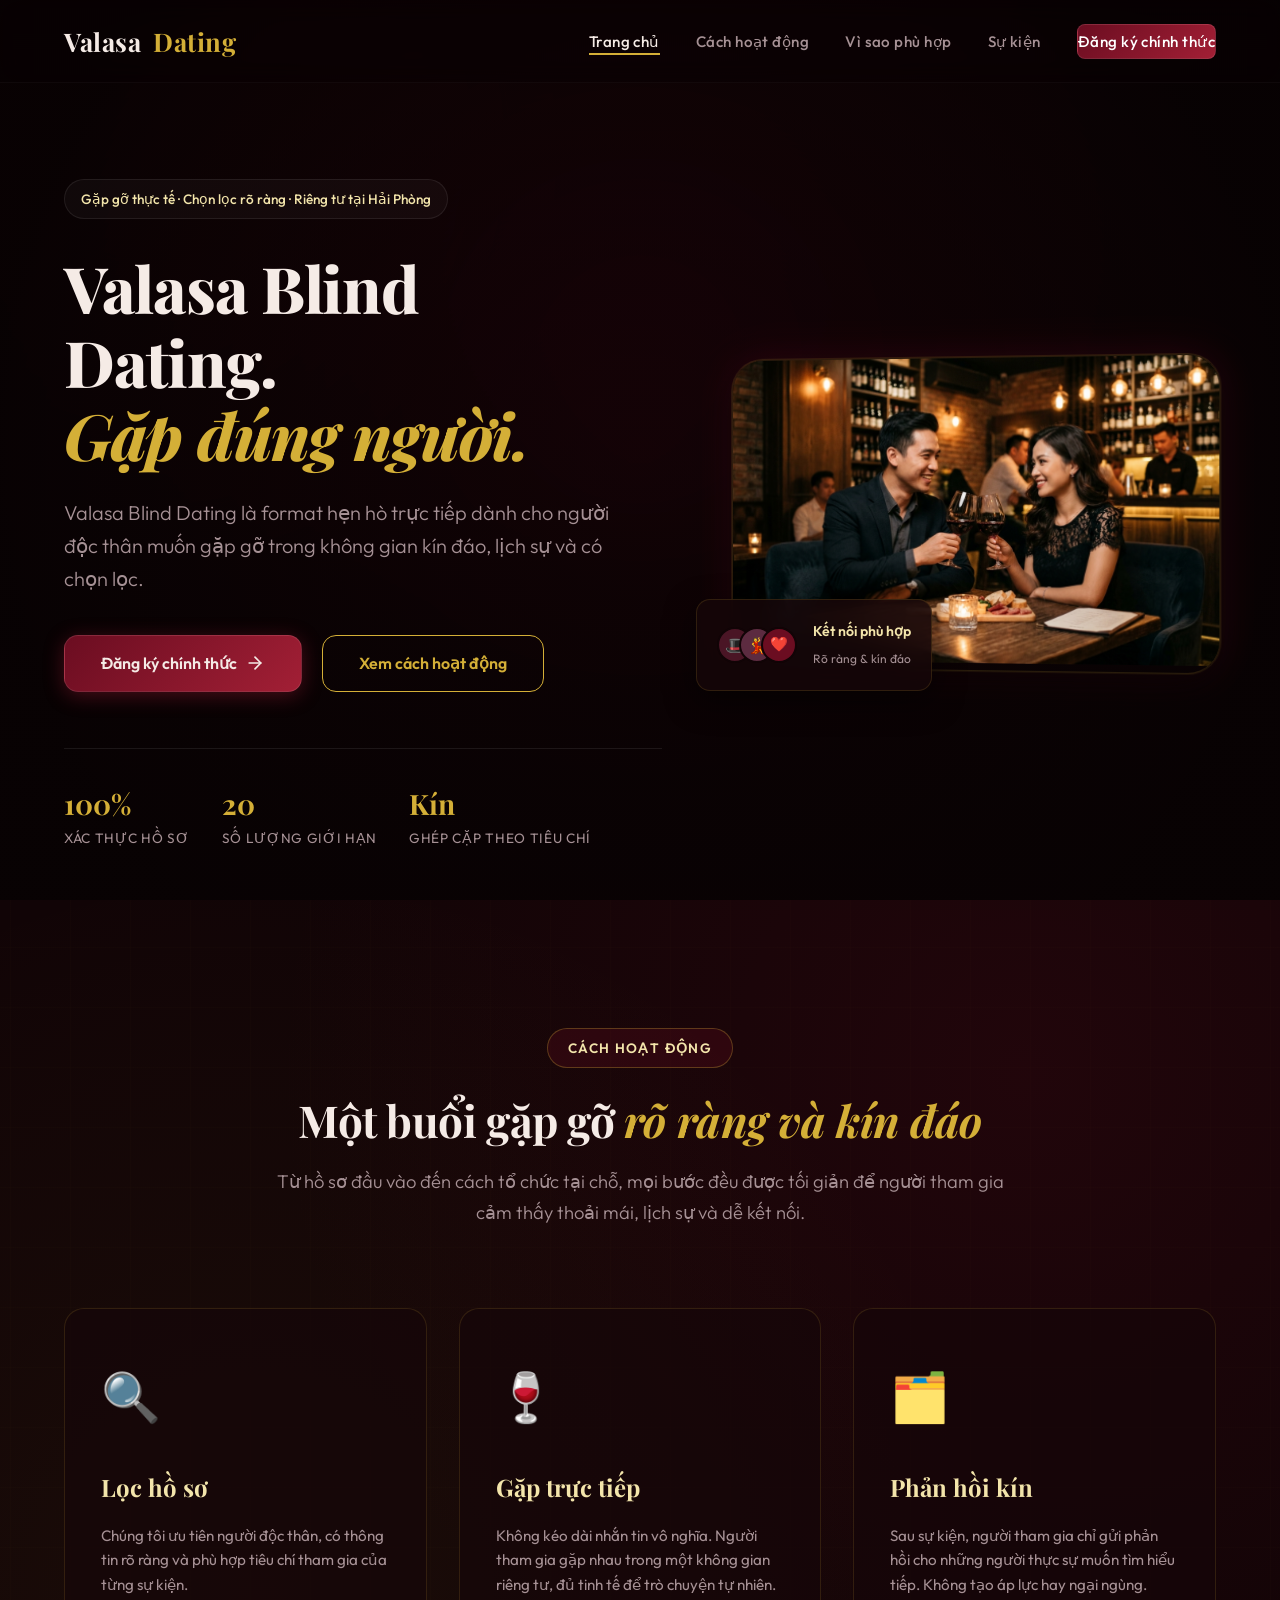
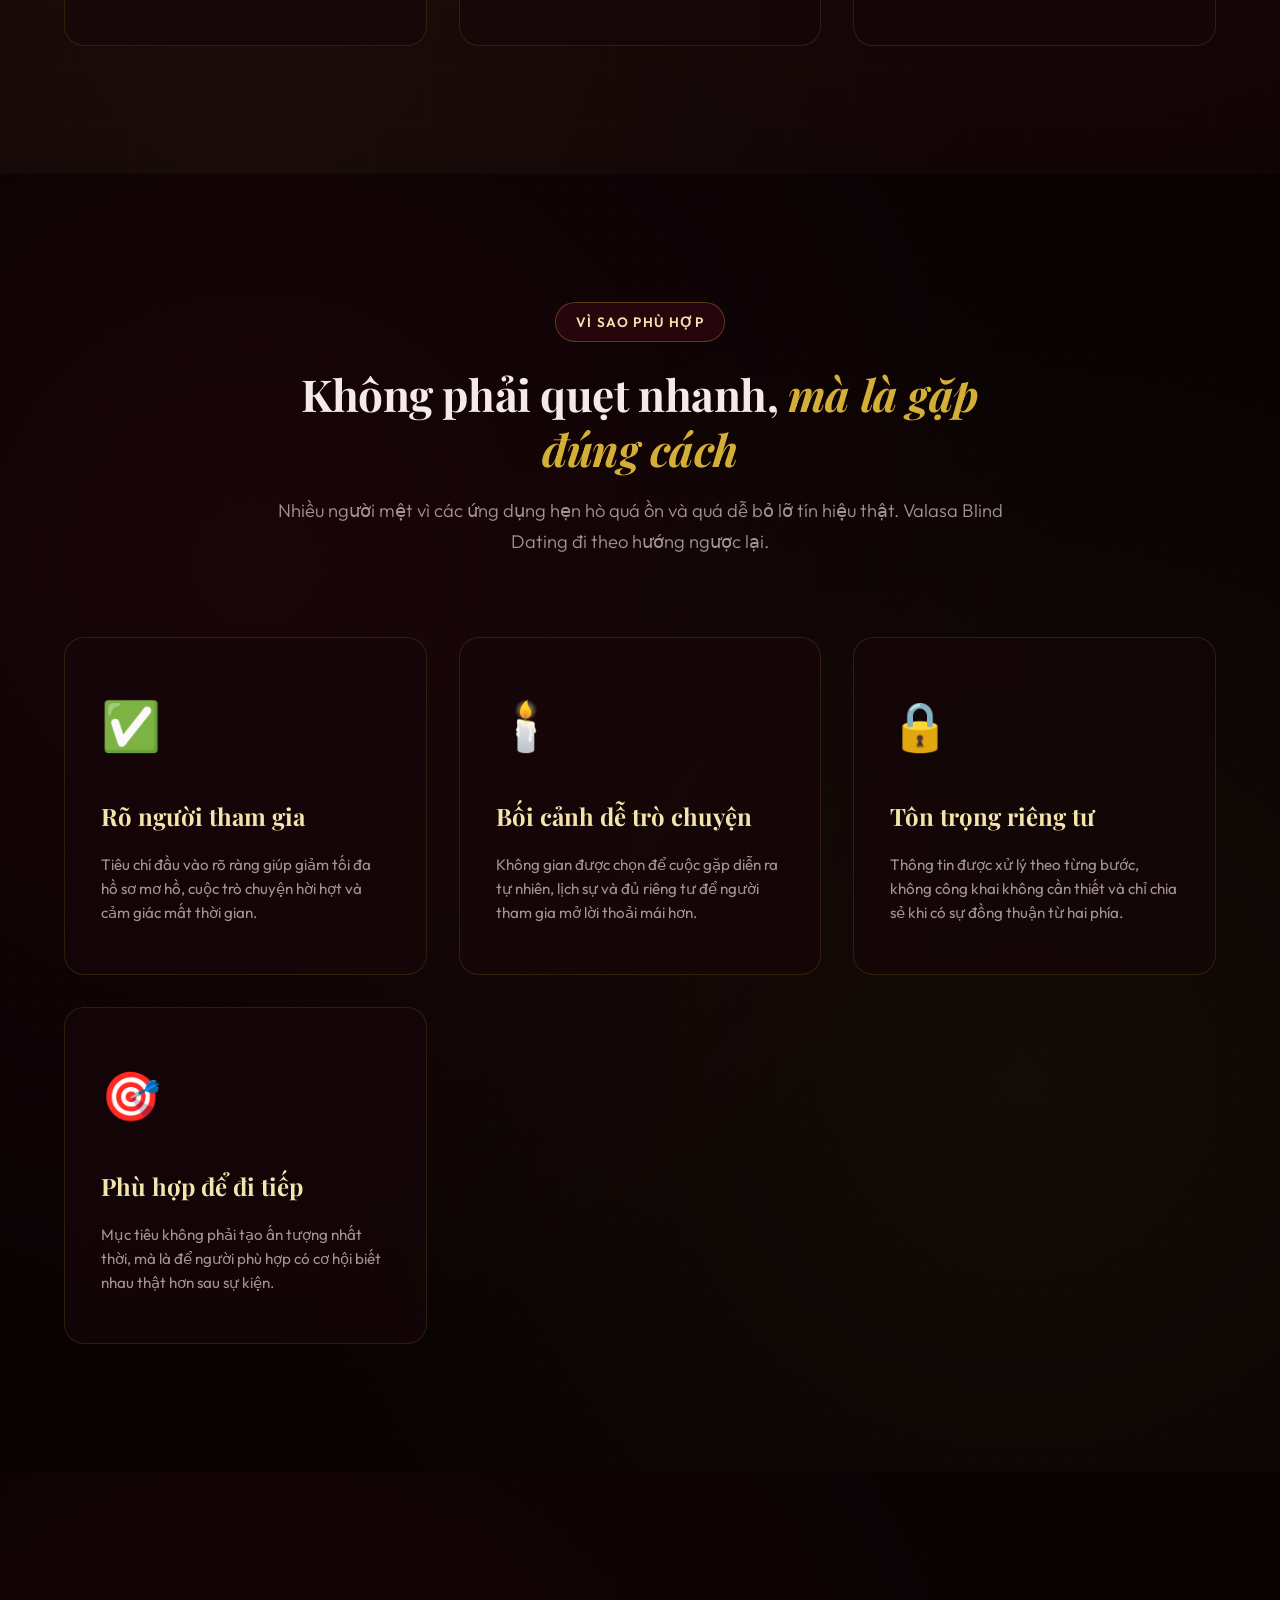
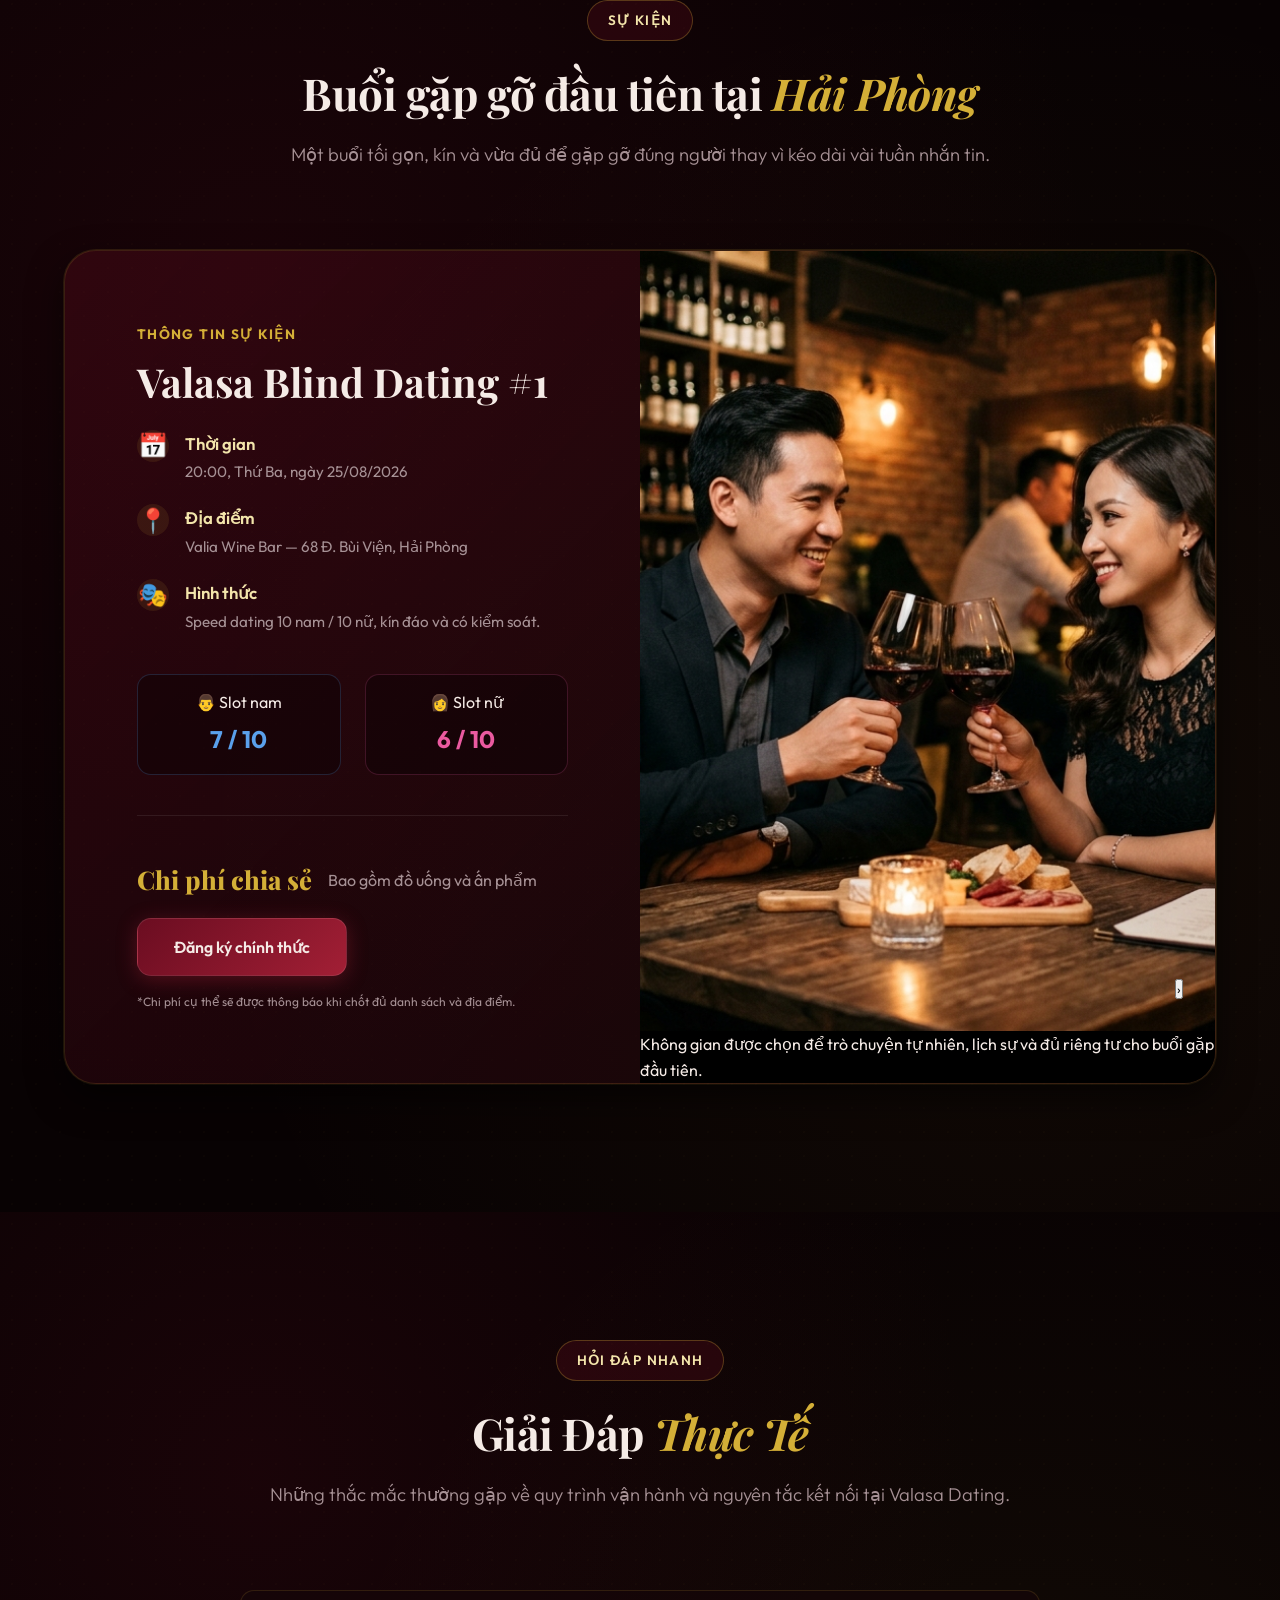
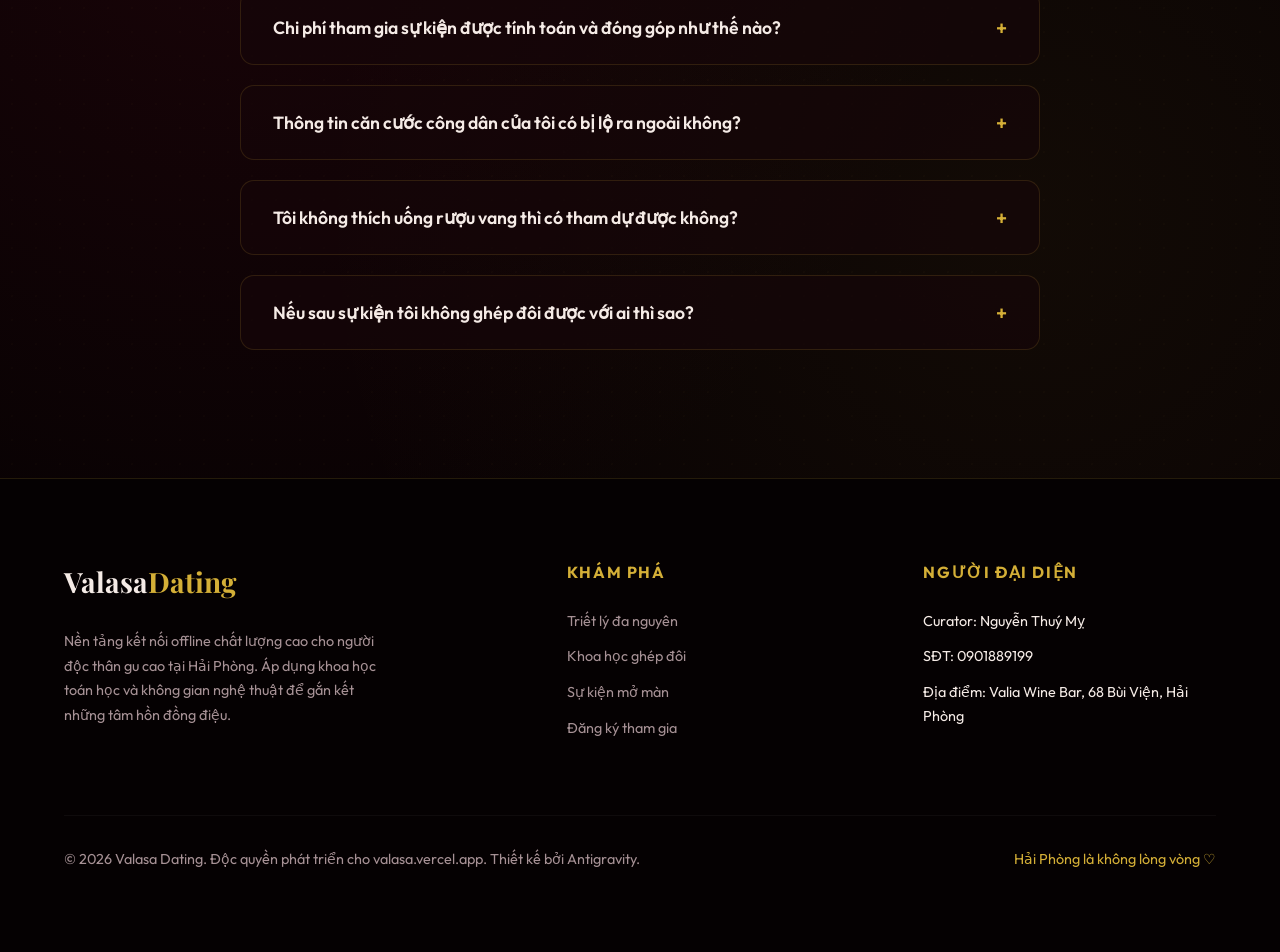
==== commit ee6df7c6: "Update Valasa Blind Dating copy and registration links" ====
--- a/about.html
+++ b/about.html
@@ -1,4 +1,4 @@
-<!DOCTYPE html>
+﻿<!DOCTYPE html>
 <html lang="vi">
 <head>
     <meta charset="UTF-8">
@@ -7,6 +7,6 @@
     <script>window.location.replace("/#philosophy");</script>
 </head>
 <body>
-    <p>Đang chuyển hướng đến Valasa Dating... Nếu không tự động chuyển hướng, vui lòng bấm <a href="/#philosophy">vào đây</a>.</p>
+    <p>Đang chuyển hướng đến Valasa Dating. Nếu không tự động chuyển hướng, vui lòng bấm <a href="/#philosophy">vào đây</a>.</p>
 </body>
 </html>
